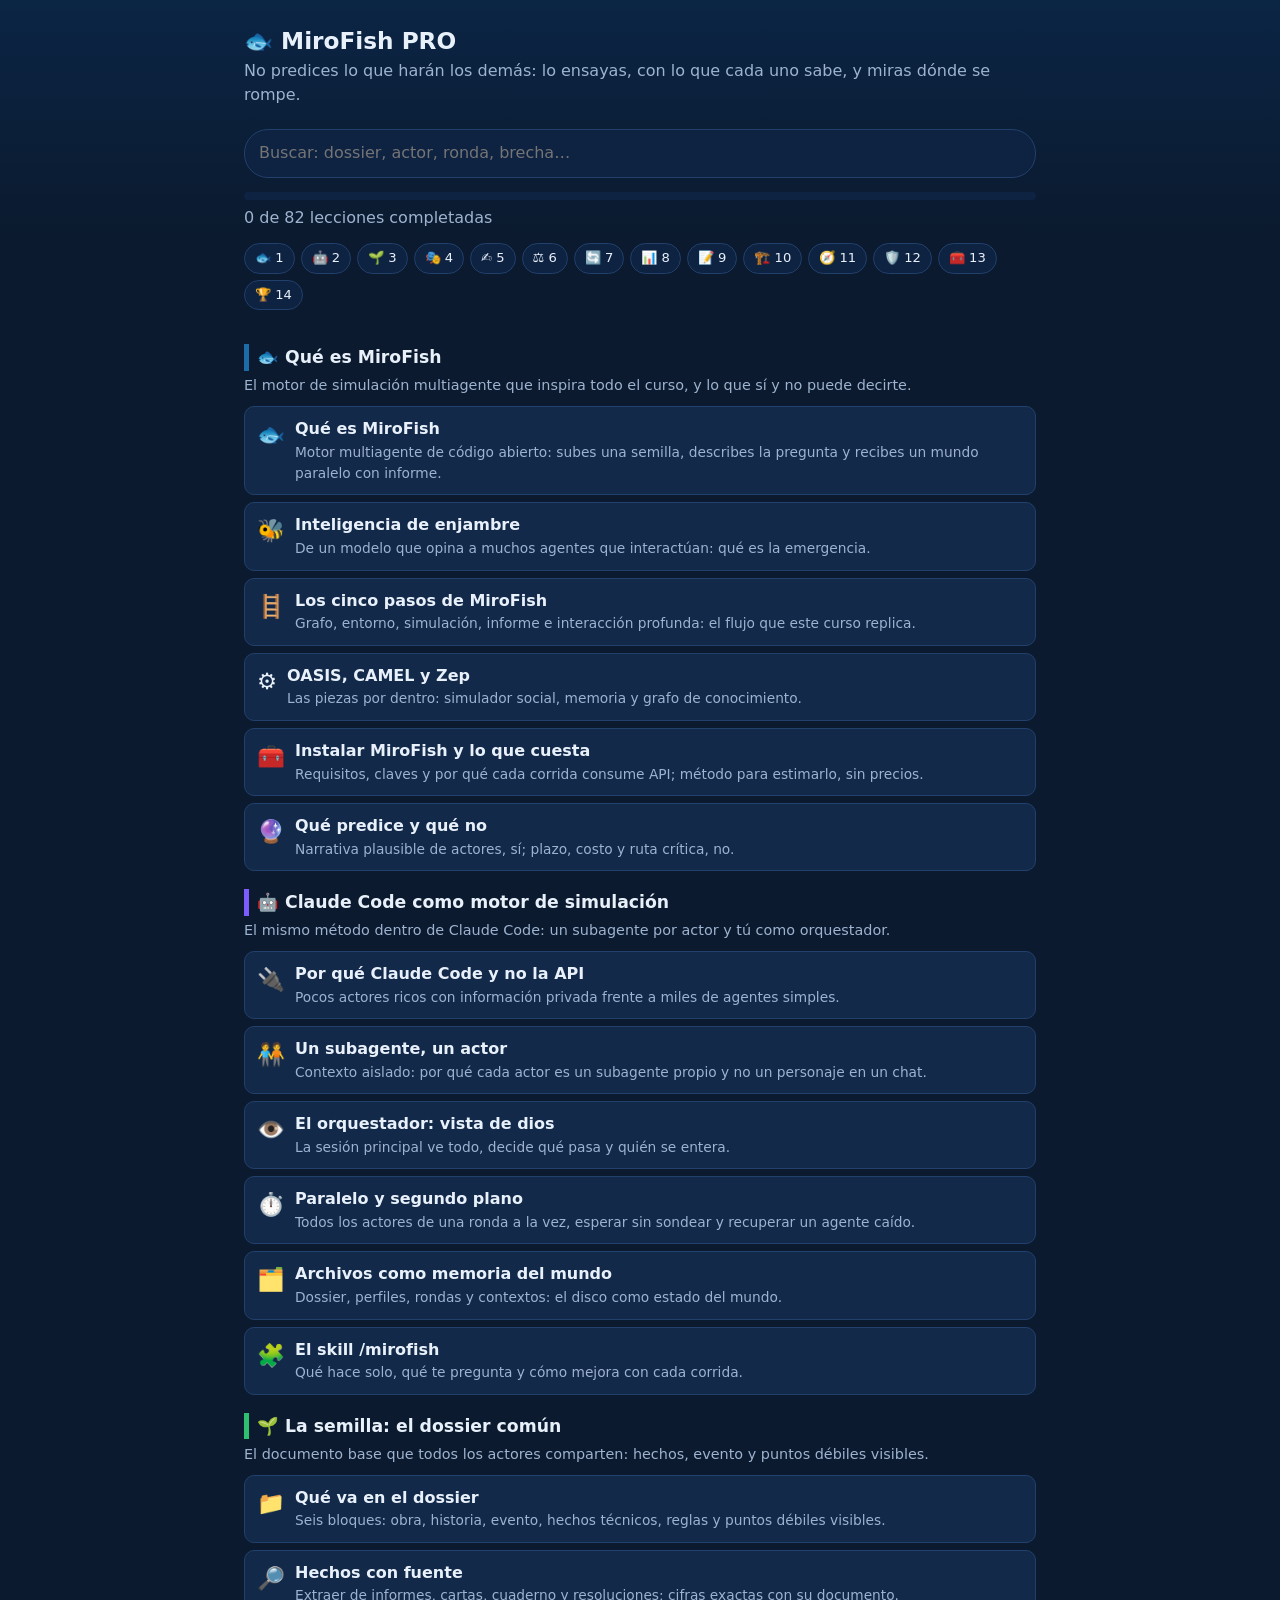
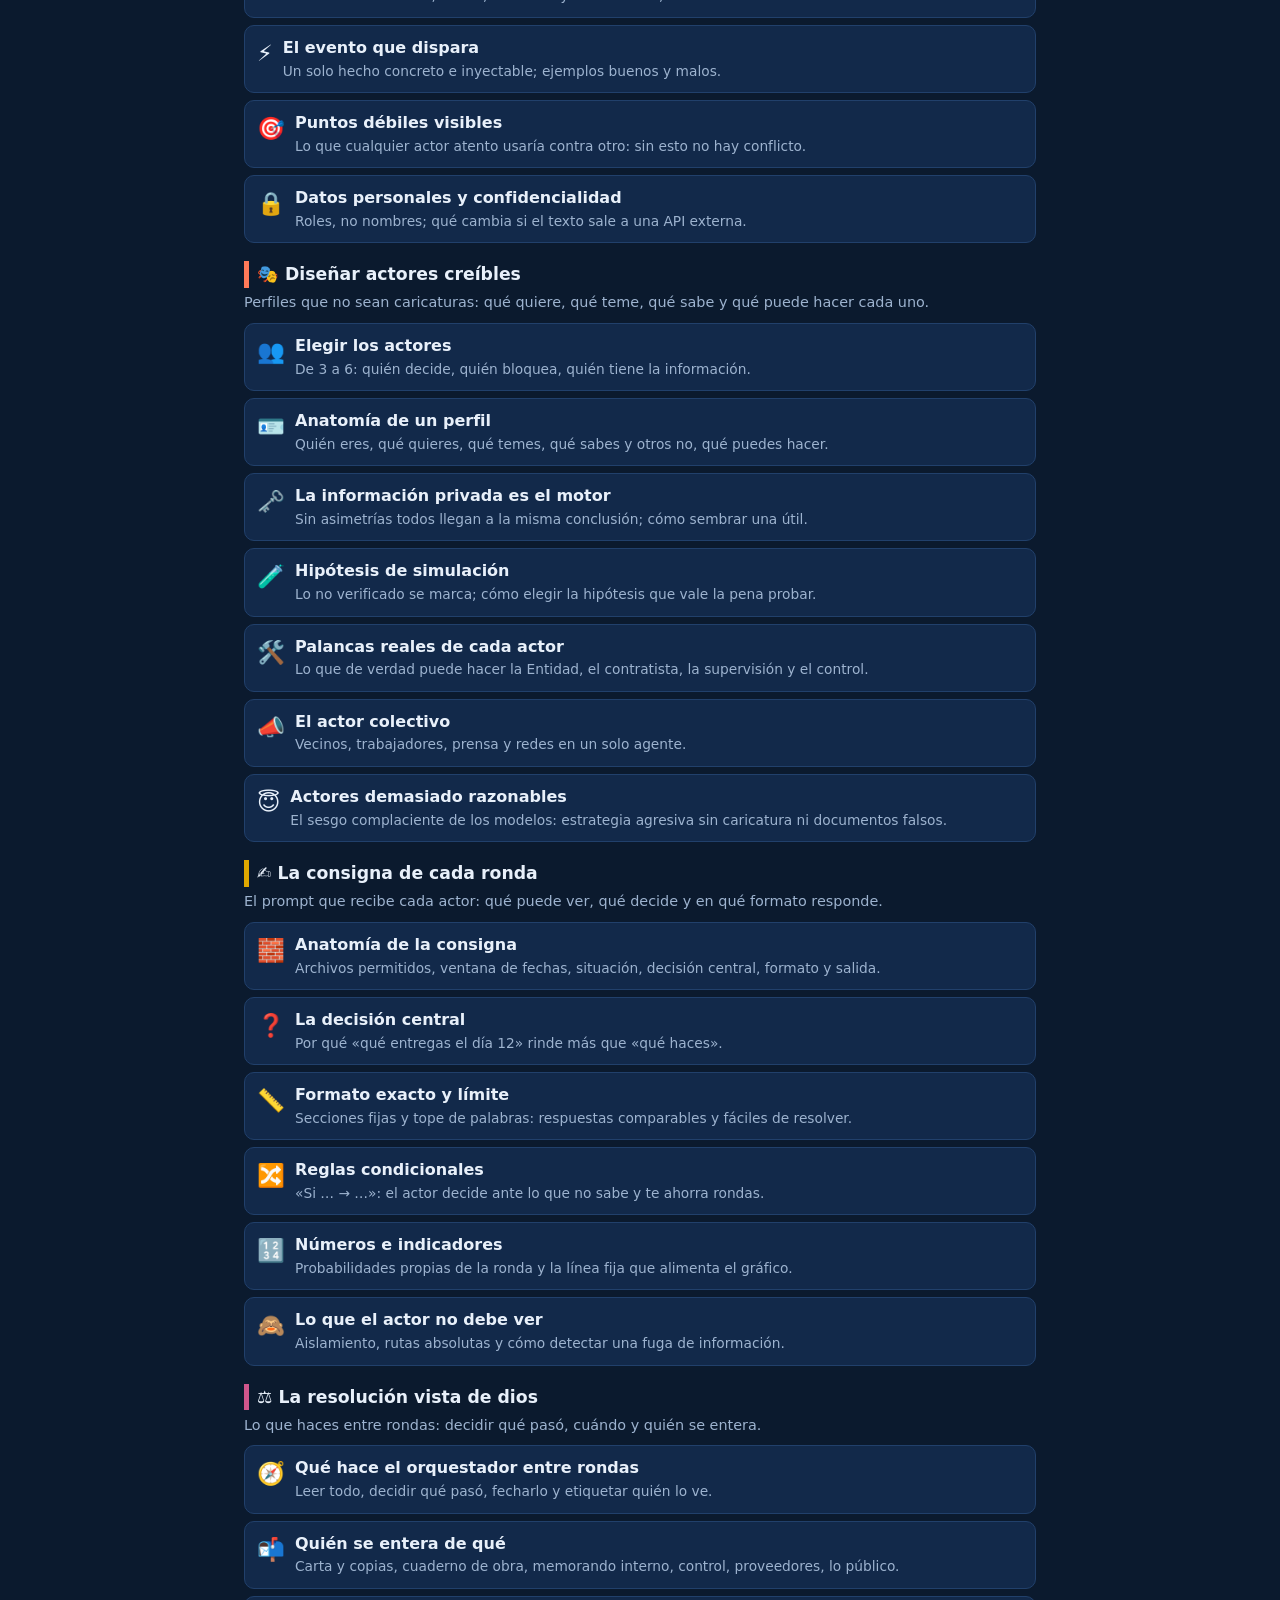
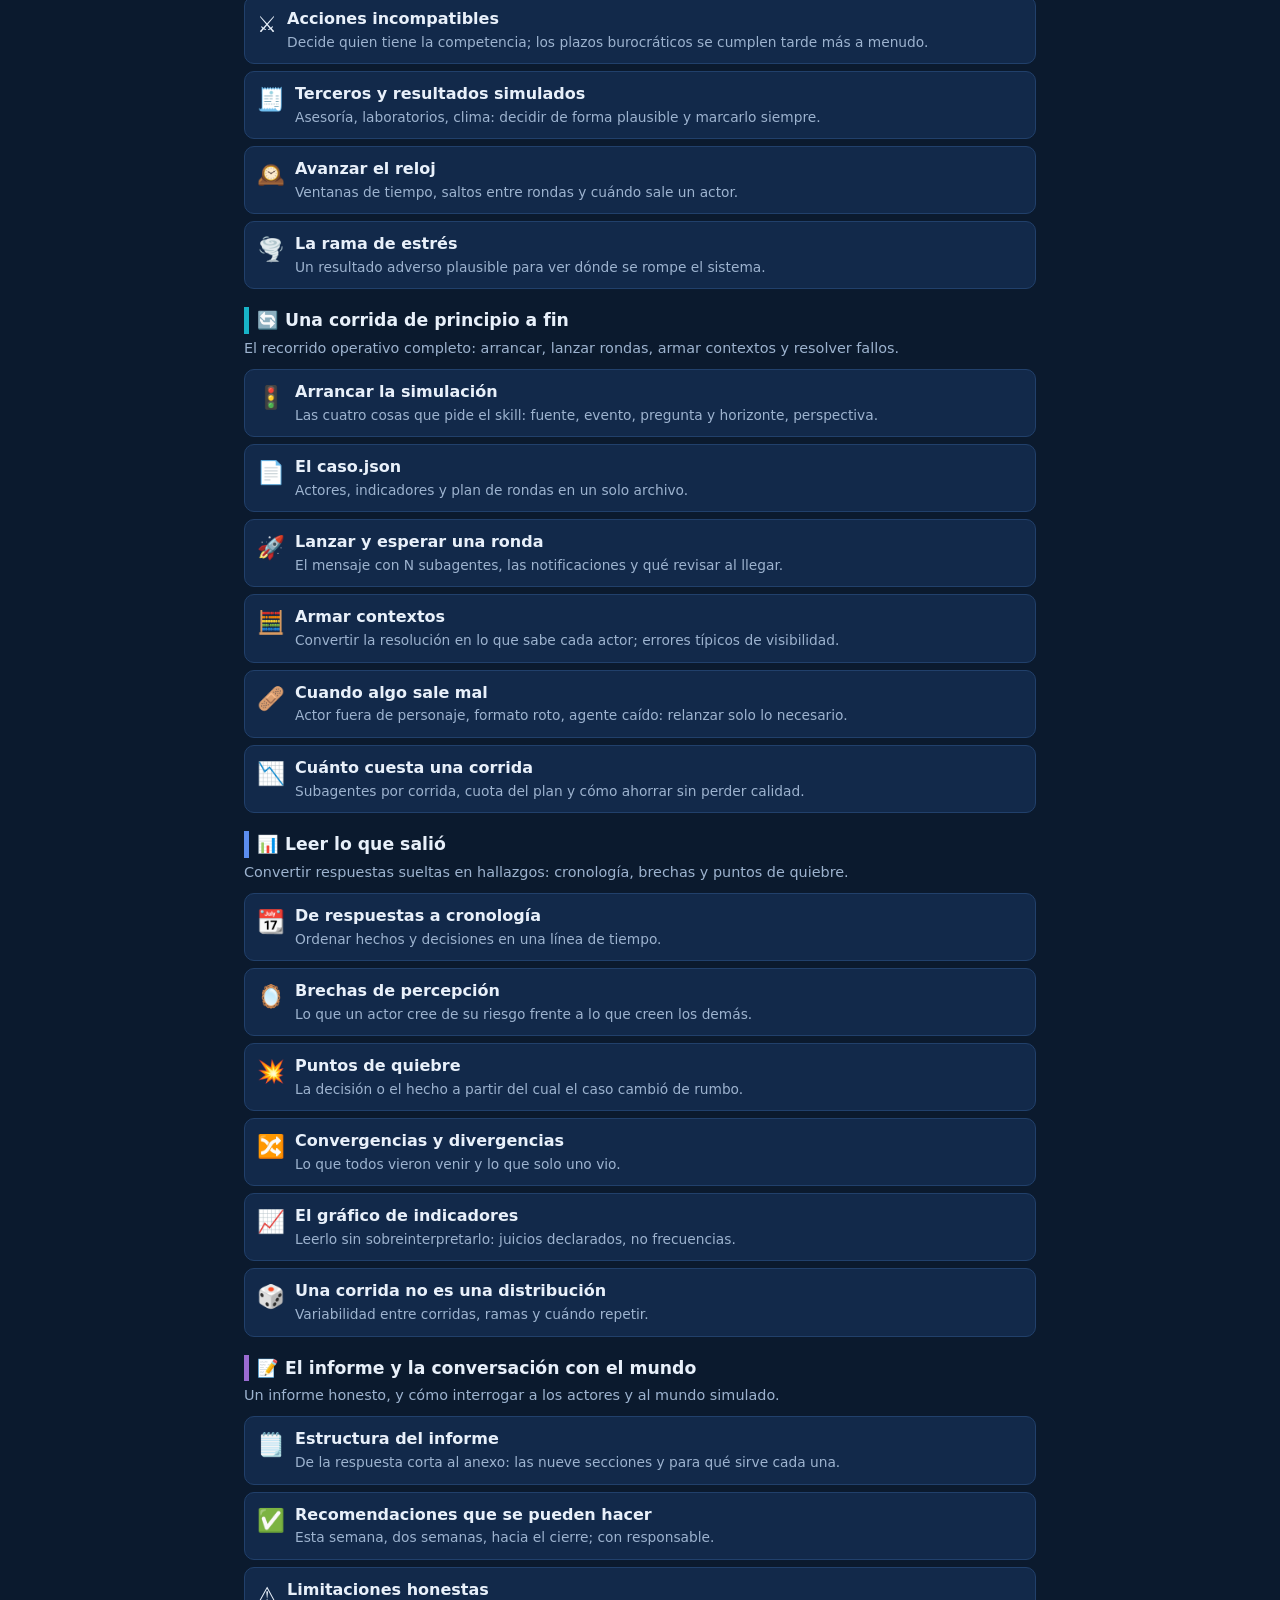
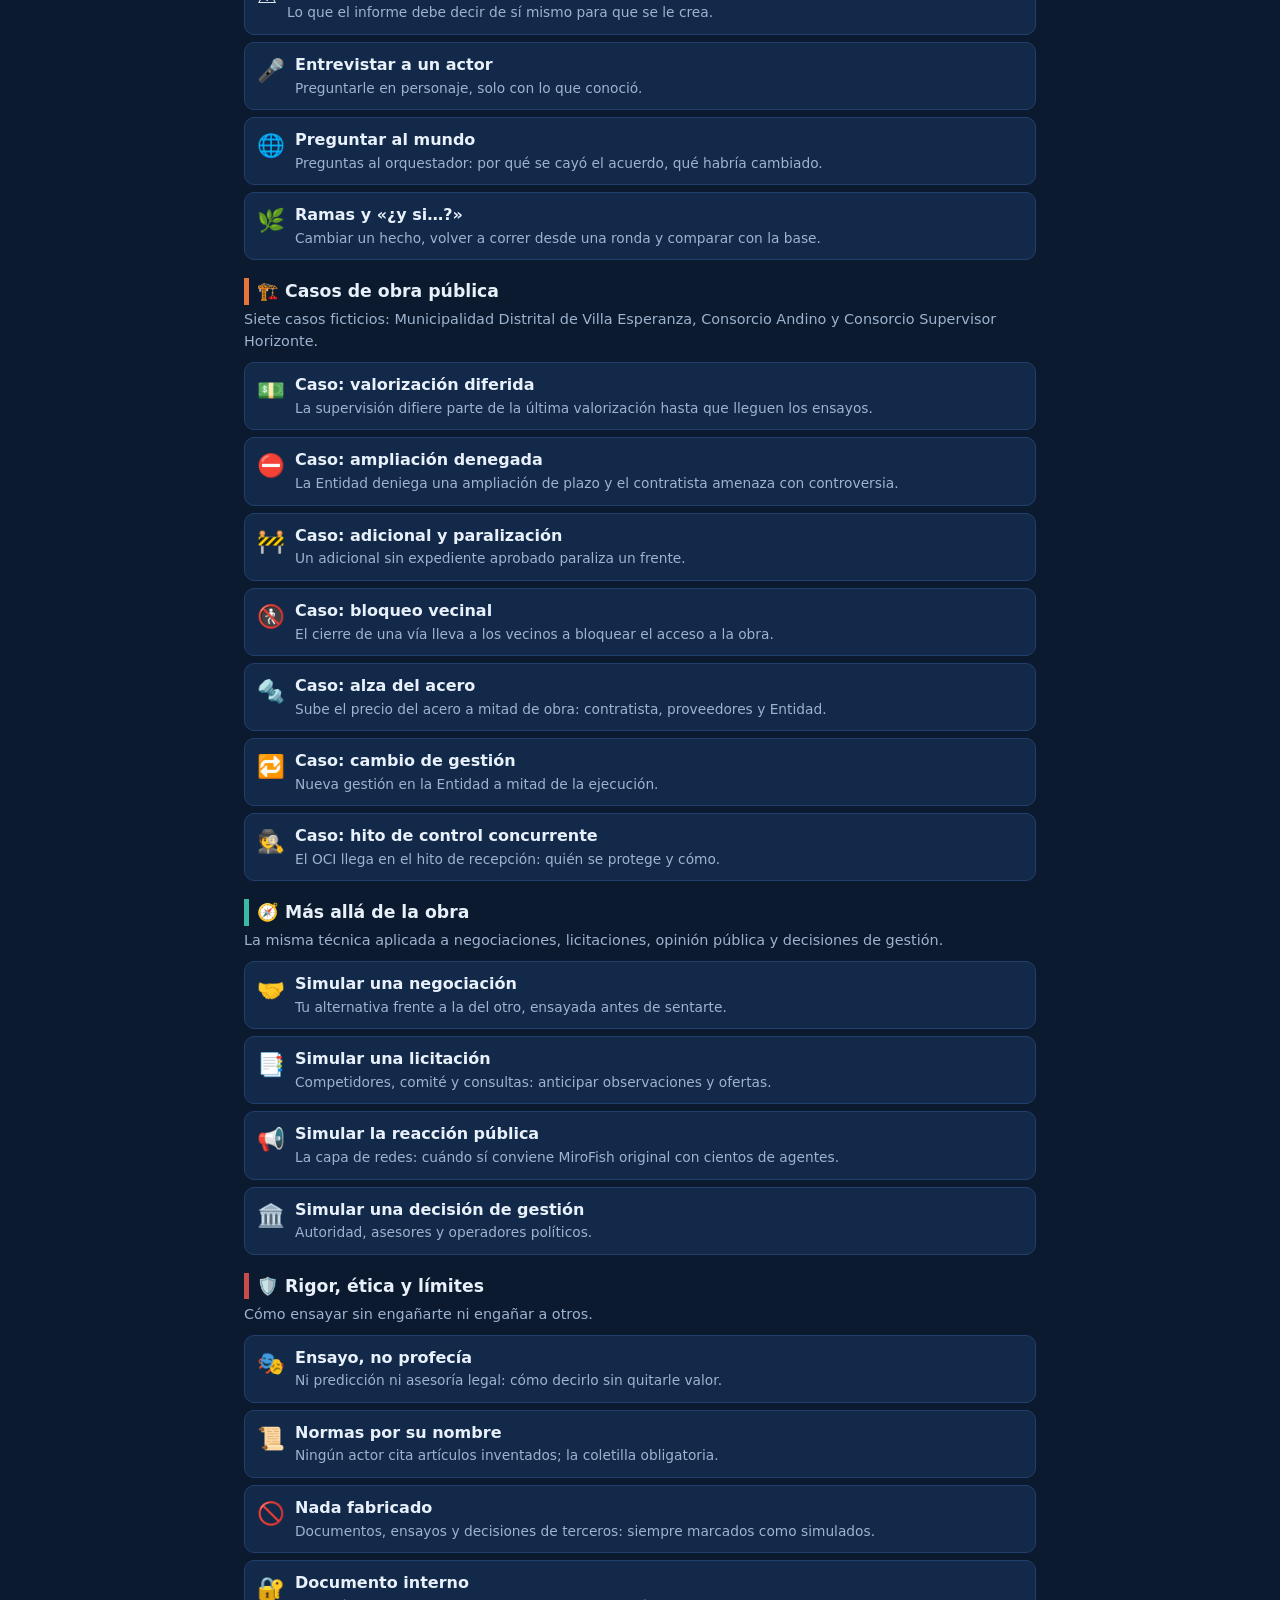
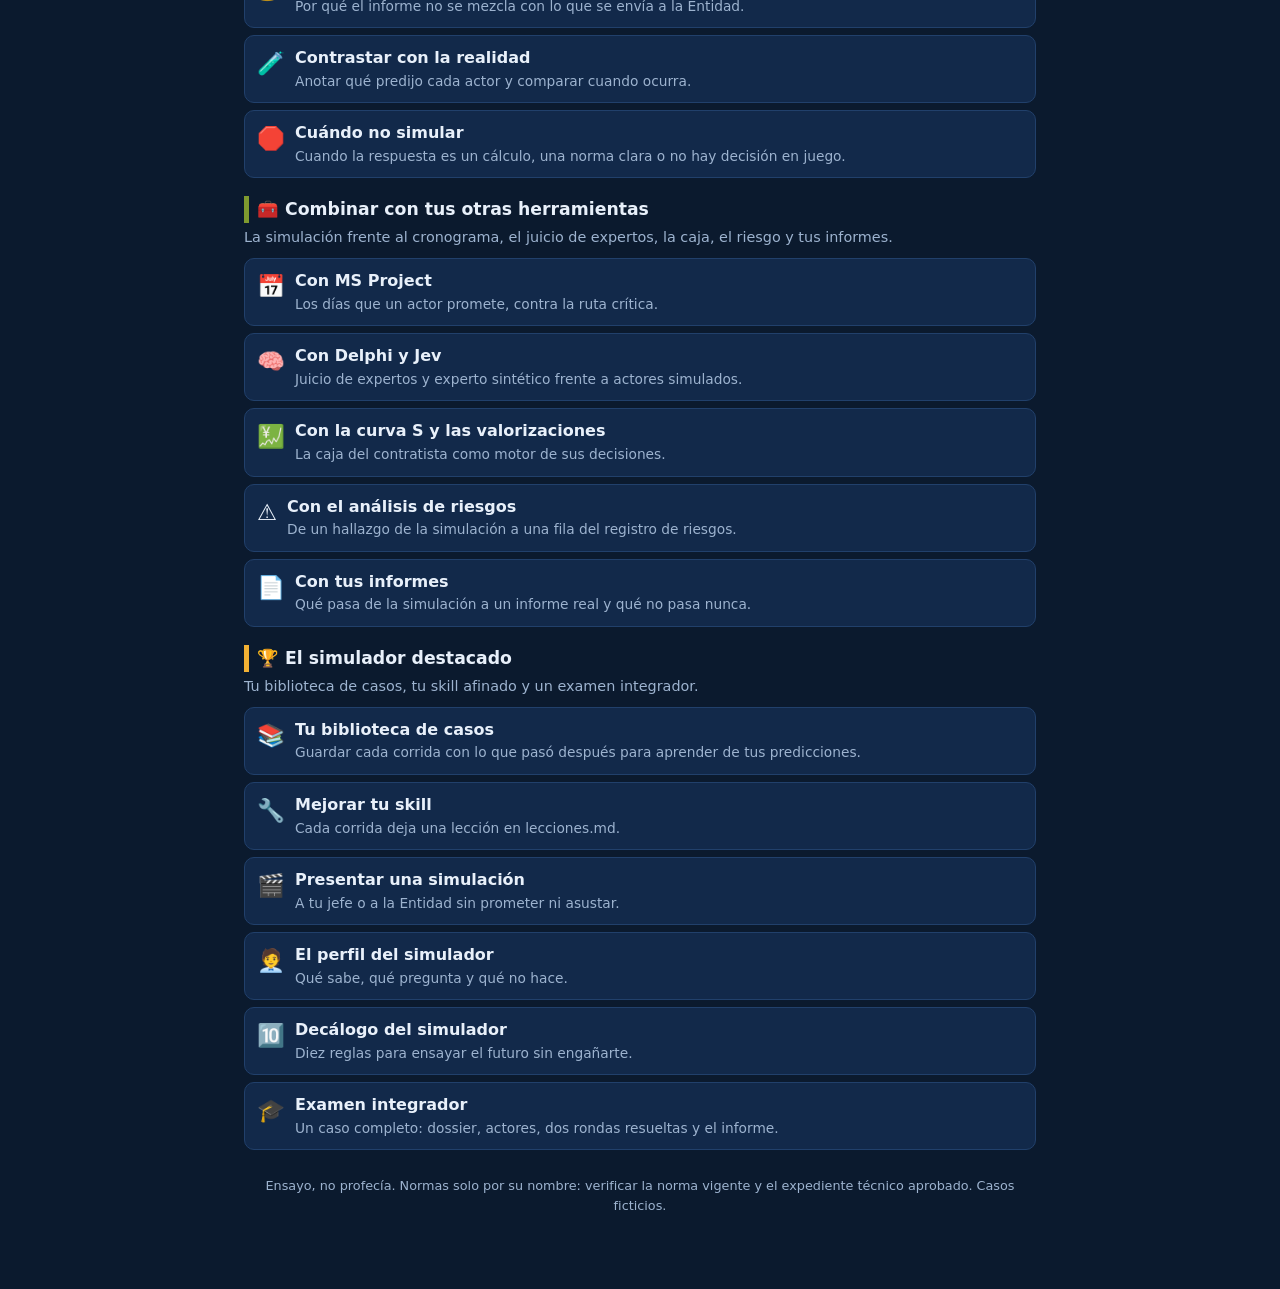
==== assets/web/index.html @ 0555f66b "MiroFish PRO: app formativa (shell, catalogo de 14 areas y 82 lecciones) Co-Authored-By: Claude Sonn" ====
<!doctype html>
<html lang="es"><head><meta charset="utf-8">
<meta name="viewport" content="width=device-width,initial-scale=1">
<title>MiroFish PRO · Simulación de actores con Claude Code</title>
<link rel="stylesheet" href="assets/styles.css"></head>
<body>
<header class="top">
  <h1>🐟 MiroFish PRO</h1>
  <p class="lead">No predices lo que harán los demás: lo ensayas, con lo que cada uno sabe, y miras dónde se rompe.</p>
  <input id="q" type="search" placeholder="Buscar: dossier, actor, ronda, brecha…">
  <div class="bar"><i id="pb"></i></div><div id="pt" class="lead"></div>
  <div class="toc" id="toc"></div>
</header>
<main id="list"></main>
<p class="foot">Ensayo, no profecía. Normas solo por su nombre: verificar la norma vigente y el expediente técnico aprobado. Casos ficticios.</p>
<script src="assets/catalog.js"></script>
<script src="assets/engine.js"></script>
<script>
(function () {
  var done = Store.done(), total = 0, ok = 0;
  CATALOG.forEach(function (a) { total += a.lessons.length; a.lessons.forEach(function (l) { if (done[l.id]) ok++; }); });
  document.getElementById('pb').style.width = (100 * ok / total) + '%';
  document.getElementById('pt').textContent = ok + ' de ' + total + ' lecciones completadas';
  var toc = document.getElementById('toc'), list = document.getElementById('list');
  function render(f) {
    f = (f || '').toLowerCase(); var h = '';
    CATALOG.forEach(function (a, ai) {
      var ls = a.lessons.filter(function (l) { return !f || (l.t + ' ' + l.d + ' ' + a.area).toLowerCase().indexOf(f) >= 0; });
      if (!ls.length) return;
      h += '<section class="area acc-' + a.acc + '" id="ar' + ai + '"><h2>' + a.icon + ' ' + a.area + '</h2><p class="d">' + a.desc + '</p>';
      ls.forEach(function (l) {
        h += '<a class="les' + (done[l.id] ? ' done' : '') + '" href="lesson.html?l=' + l.id + '"><span class="ic">' + l.icon + '</span><span><div class="t">' + l.t + '</div><div class="dd">' + l.d + '</div></span></a>';
      });
      h += '</section>';
    });
    list.innerHTML = h || '<p class="lead">Sin resultados.</p>';
  }
  toc.innerHTML = CATALOG.map(function (a, i) { return '<a href="#ar' + i + '">' + a.icon + ' ' + (i + 1) + '</a>'; }).join('');
  render('');
  document.getElementById('q').oninput = function () { render(this.value); };
})();
</script></body></html>
---- assets/web/assets/styles.css ----
:root{--bg:#0b1a2e;--card:#12294a;--ink:#e8f0fa;--mut:#9db3cf;--line:#21406b;--coral:#ff7a59;--sea:#1b6ca8;
--a1:#1b6ca8;--a2:#7c5cff;--a3:#2fbf71;--a4:#ff7a59;--a5:#e0a800;--a6:#d0568c;--a7:#17b3c7;--a8:#5b8def;--a9:#9b6bd1;--a10:#e8743b;--a11:#3bb8a6;--a12:#c94c4c;--a13:#7f9a2f;--a14:#f2b134;--acc:var(--a1)}
*{box-sizing:border-box}html{-webkit-text-size-adjust:100%}
body{margin:0;background:linear-gradient(180deg,#0b2545,#0b1a2e 240px);color:var(--ink);font:16px/1.55 system-ui,-apple-system,Roboto,sans-serif;padding:14px 14px 60px;max-width:820px;margin:0 auto}
a{color:var(--coral);text-decoration:none}
h1{font-size:1.45rem;line-height:1.25;margin:.4rem 0 .2rem}h2{font-size:1.08rem;margin:.2rem 0}
.lead,.sub{color:var(--mut);margin:.2rem 0 .8rem}
.crumb{font-size:.85rem;color:var(--mut)}
.norma{background:rgba(255,122,89,.12);border-left:4px solid var(--coral);padding:8px 12px;border-radius:8px;margin:10px 0;font-size:.92rem}
.card{background:var(--card);border:1px solid var(--line);border-left:5px solid var(--acc);border-radius:12px;padding:12px 14px;margin:12px 0}
.card-h{display:flex;justify-content:space-between;align-items:center;gap:8px}
.spk{background:none;border:1px solid var(--line);color:var(--ink);border-radius:20px;padding:4px 10px;font-size:1rem}
table{width:100%;border-collapse:collapse;font-size:.9rem;margin:8px 0;display:block;overflow-x:auto}
th,td{border:1px solid var(--line);padding:6px 8px;text-align:left;vertical-align:top}th{background:rgba(255,255,255,.07)}
.hl{background:rgba(255,122,89,.2);color:#ffd5c9;padding:0 4px;border-radius:4px}
ul,ol{padding-left:1.2rem}li{margin:.25rem 0}
.blk{margin-top:22px}
.flash{display:grid;gap:8px}
.fc{background:var(--card);border:1px dashed var(--line);border-radius:10px;padding:10px 12px}
.fc .fa{display:none;margin-top:8px;color:#bfe3c9}.fc.open .fa{display:block}.fq{font-weight:600}
.q{background:var(--card);border:1px solid var(--line);border-radius:12px;padding:10px 12px;margin:10px 0}
.qq{margin:.2rem 0 .6rem}
.opt{display:block;width:100%;text-align:left;background:#0e2242;color:var(--ink);border:1px solid var(--line);border-radius:8px;padding:9px 10px;margin:6px 0;font:inherit}
.opt.ok{background:#14532d;border-color:#22c55e}.opt.bad{background:#5b1a1a;border-color:#ef4444}
.why{margin-top:6px;color:var(--mut);font-size:.92rem}
.res{border-left-color:var(--coral)}
/* Home */
header.top{padding:6px 0}
#q{width:100%;padding:11px 14px;border-radius:24px;border:1px solid var(--line);background:#0e2242;color:var(--ink);font:inherit;margin:8px 0}
.bar{height:8px;background:#0e2242;border-radius:6px;overflow:hidden;margin:6px 0}.bar>i{display:block;height:100%;background:var(--coral);width:0}
.toc{display:flex;flex-wrap:wrap;gap:6px;margin:10px 0}.toc a{background:#0e2242;border:1px solid var(--line);border-radius:16px;padding:4px 10px;font-size:.82rem;color:var(--ink)}
.area{margin:18px 0}.area>h2{border-left:5px solid var(--acc);padding-left:8px}.area p.d{color:var(--mut);font-size:.9rem;margin:.2rem 0 .6rem}
.les{display:flex;gap:10px;align-items:flex-start;background:var(--card);border:1px solid var(--line);border-radius:10px;padding:10px 12px;margin:7px 0;color:var(--ink)}
.les .ic{font-size:1.4rem}.les .t{font-weight:600}.les .dd{color:var(--mut);font-size:.86rem}.les.done{border-color:#22c55e}.les.done .t::after{content:' ✓';color:#22c55e}
.foot{color:var(--mut);font-size:.8rem;margin-top:26px;text-align:center}
.acc-a1{--acc:var(--a1)}.acc-a2{--acc:var(--a2)}.acc-a3{--acc:var(--a3)}.acc-a4{--acc:var(--a4)}.acc-a5{--acc:var(--a5)}.acc-a6{--acc:var(--a6)}.acc-a7{--acc:var(--a7)}
.acc-a8{--acc:var(--a8)}.acc-a9{--acc:var(--a9)}.acc-a10{--acc:var(--a10)}.acc-a11{--acc:var(--a11)}.acc-a12{--acc:var(--a12)}.acc-a13{--acc:var(--a13)}.acc-a14{--acc:var(--a14)}
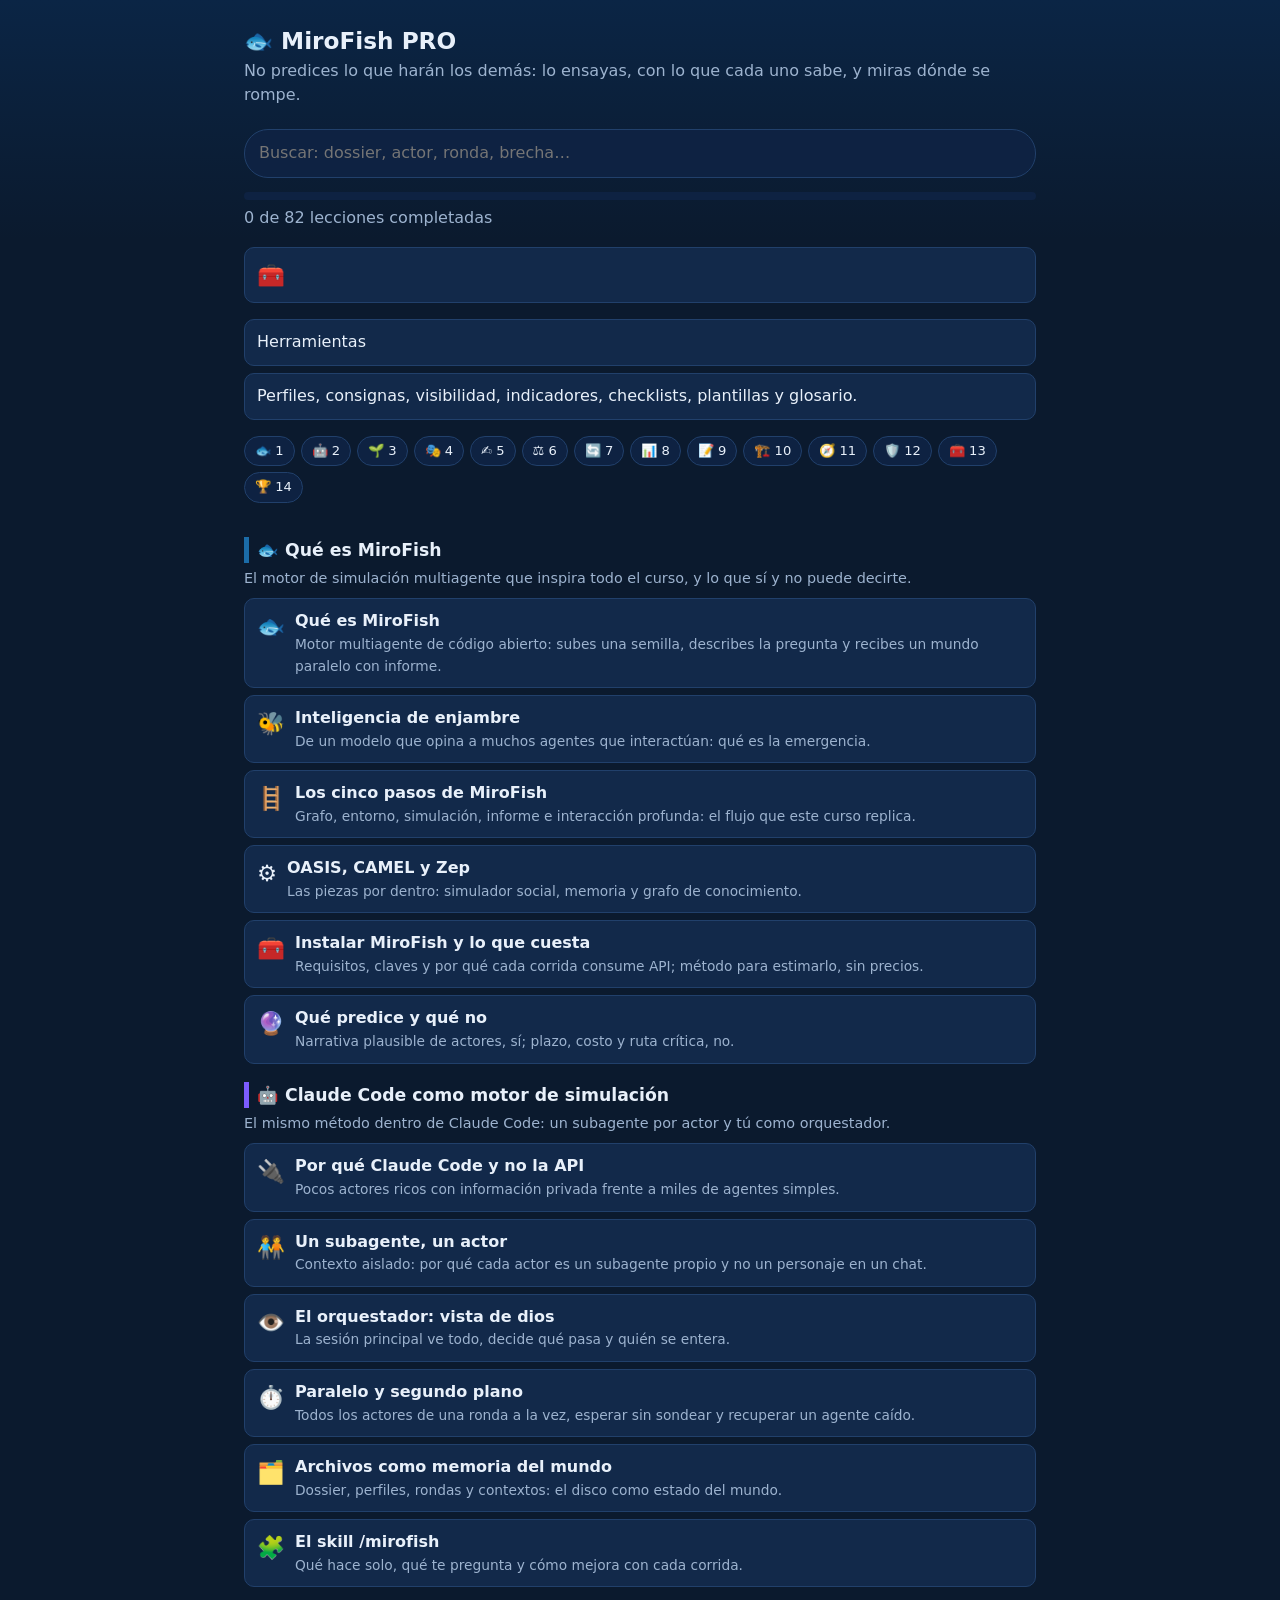
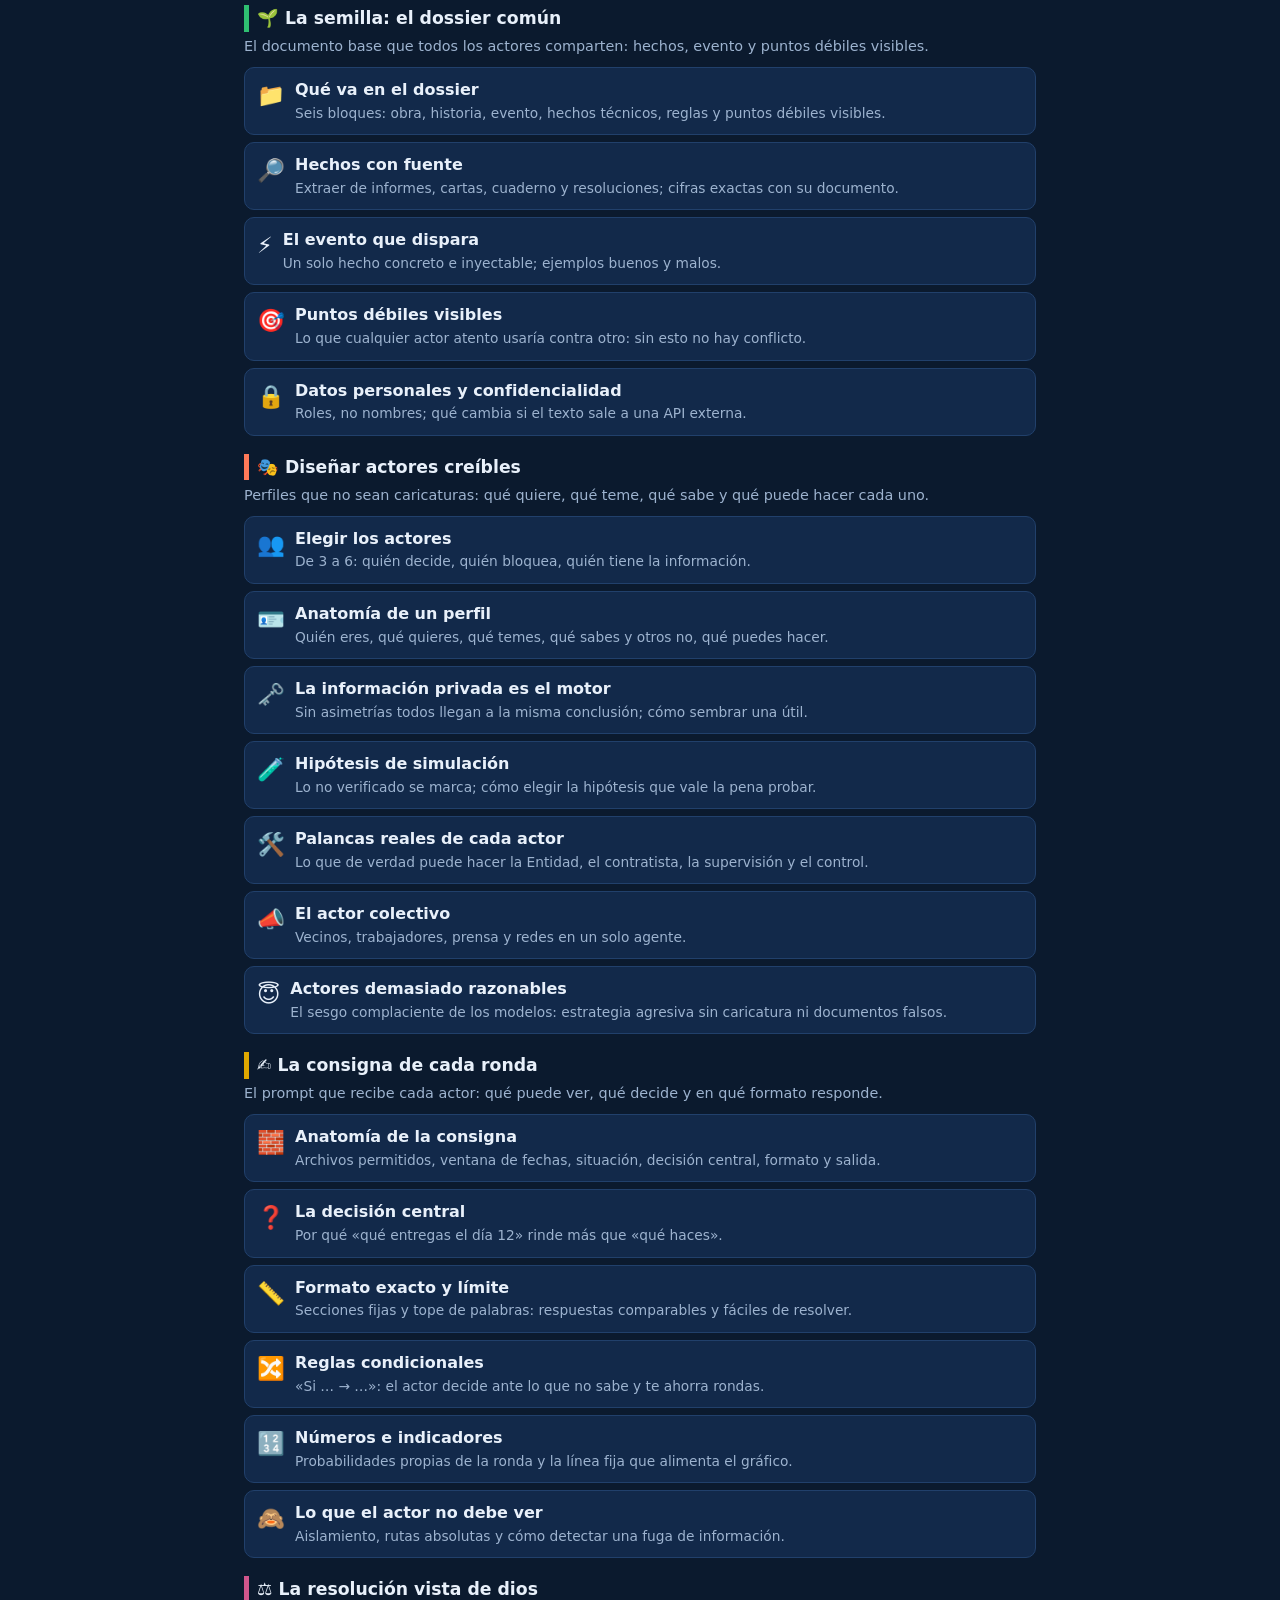
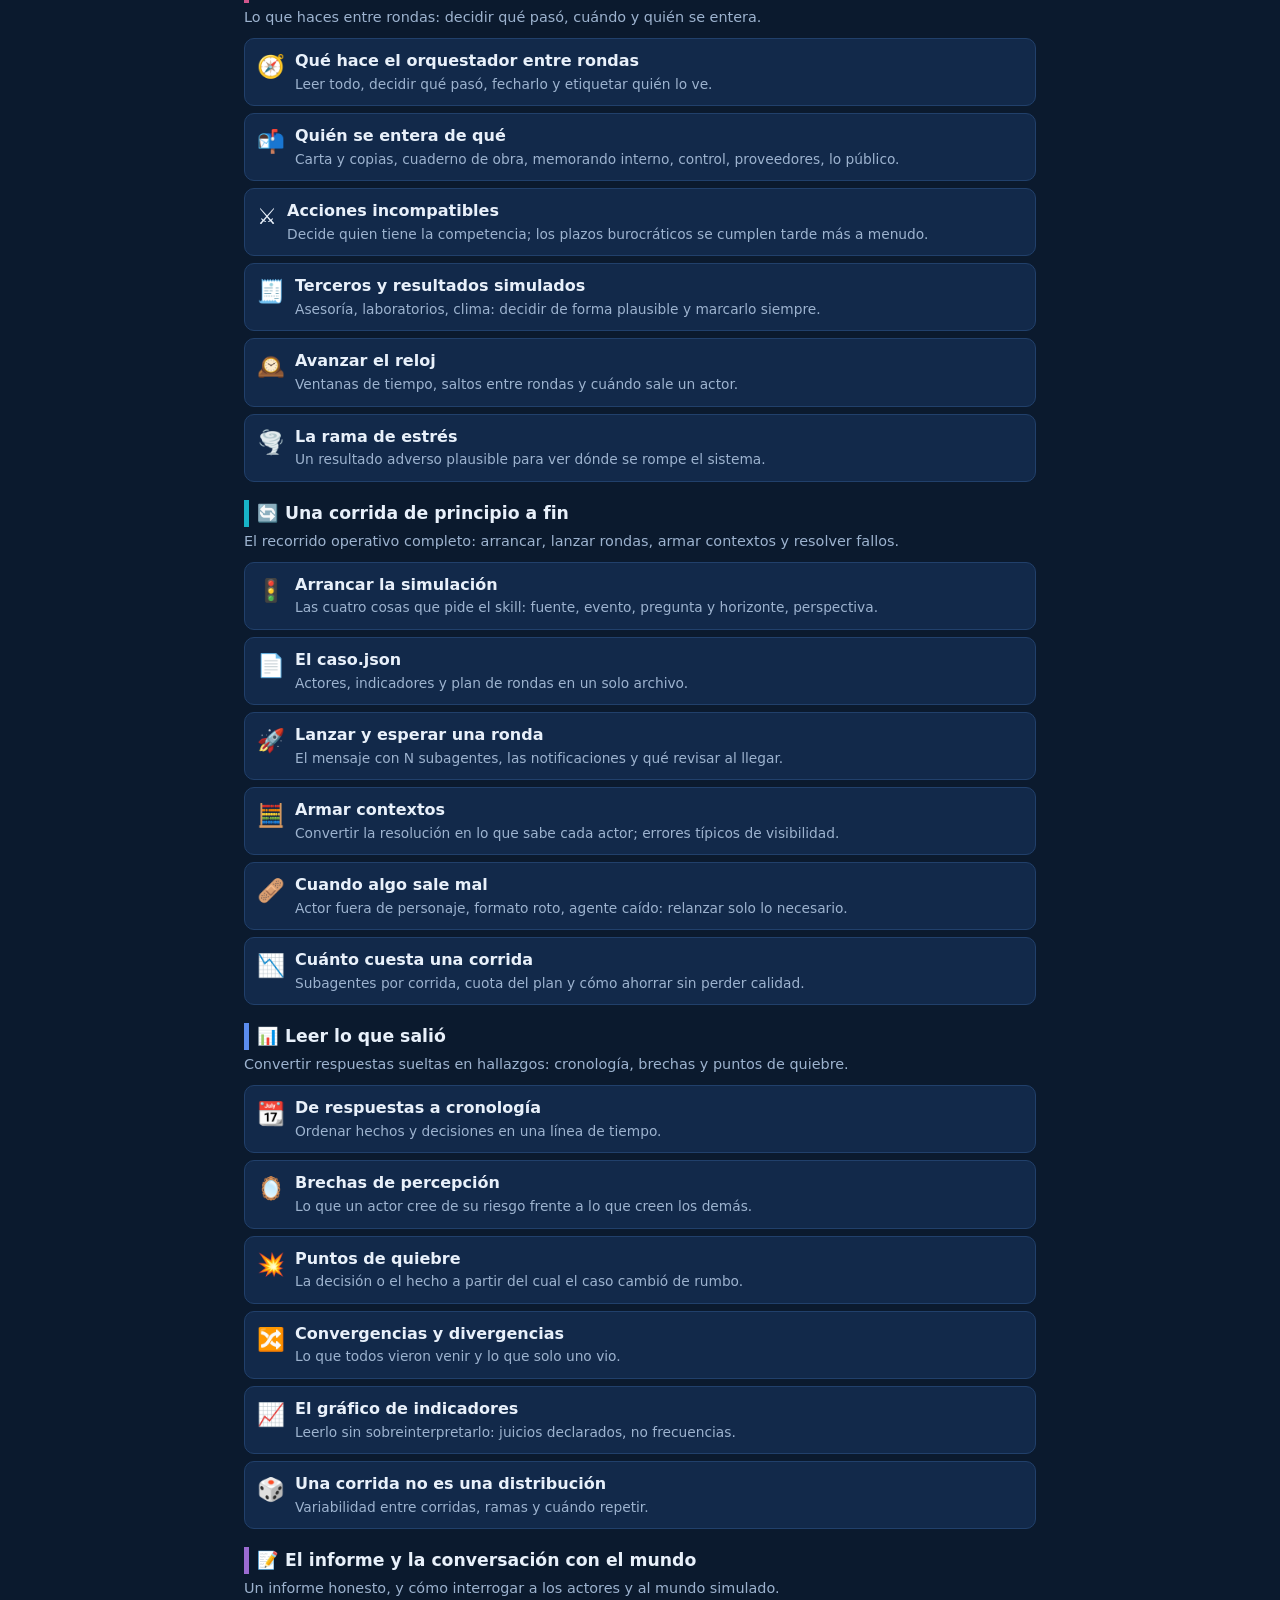
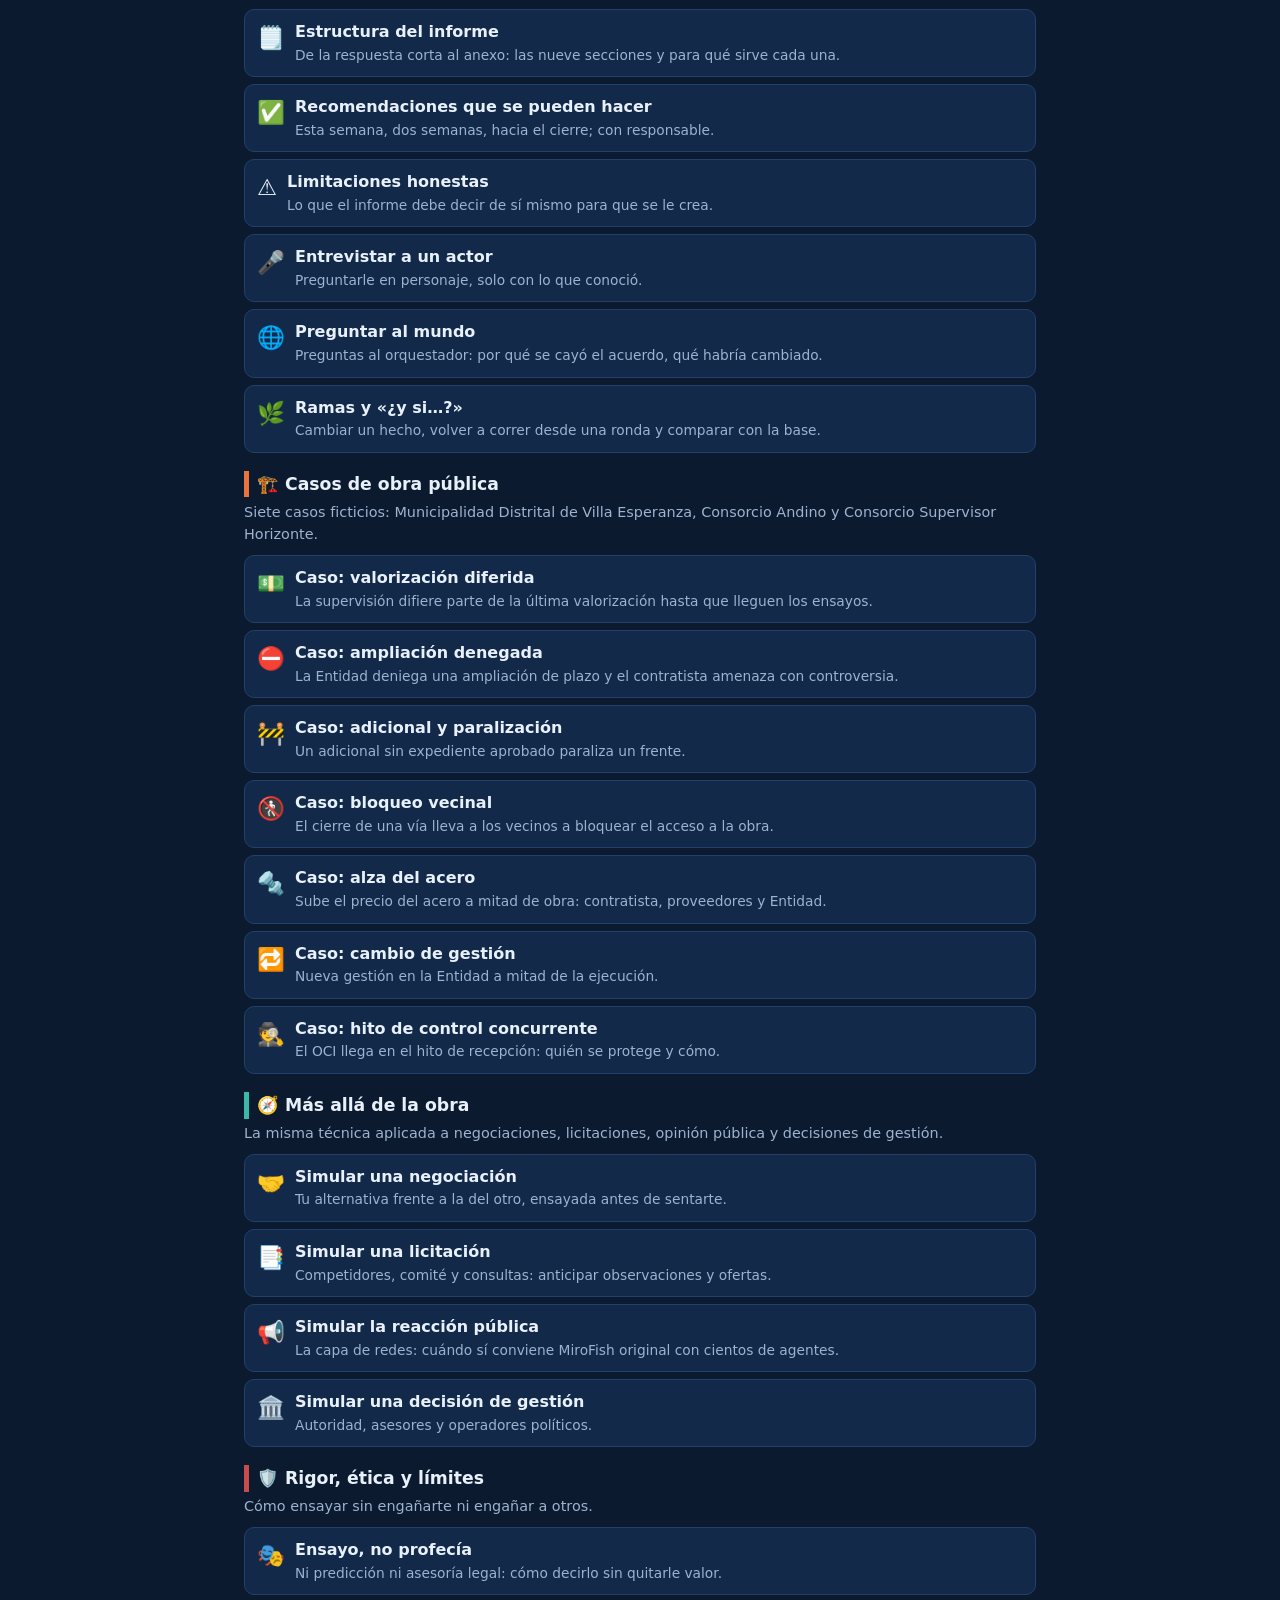
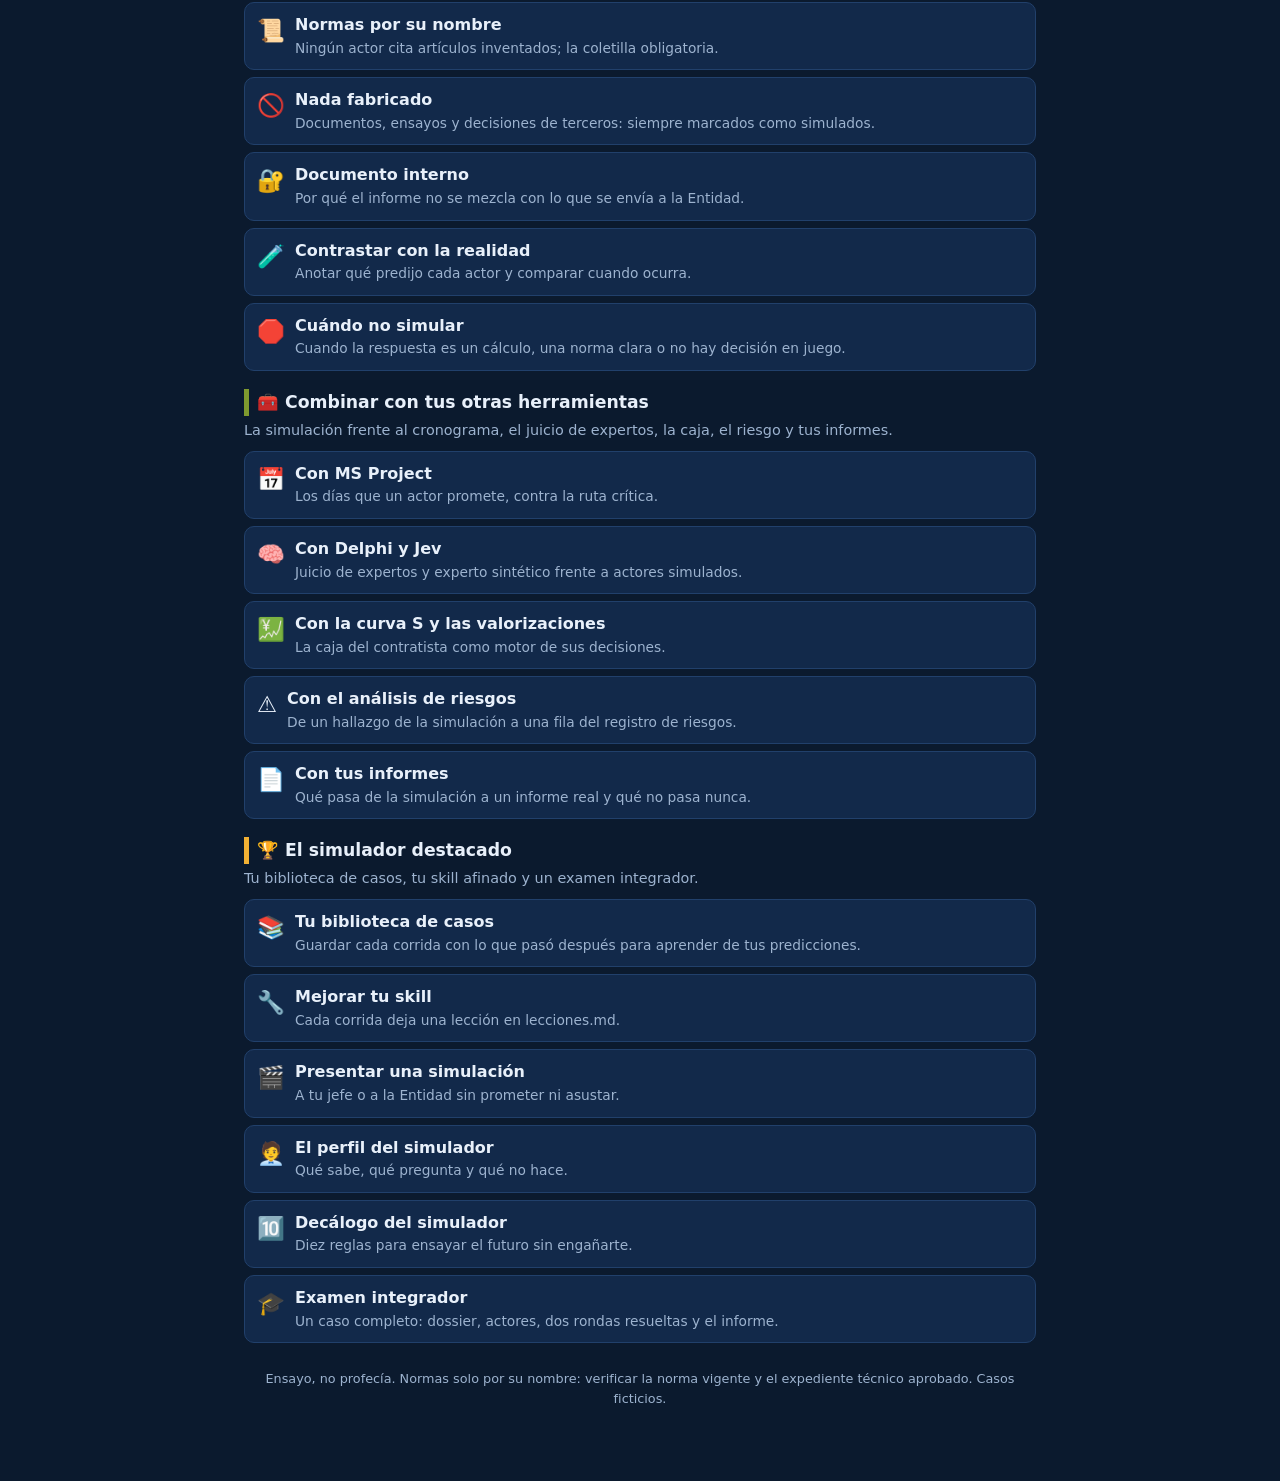
==== commit 1aa2a0ed: "MiroFish PRO: android/, icono y las 7 herramientas propias Agrega la carpeta android (applicationId " ====
--- a/assets/web/index.html
+++ b/assets/web/index.html
@@ -9,6 +9,7 @@
   <p class="lead">No predices lo que harán los demás: lo ensayas, con lo que cada uno sabe, y miras dónde se rompe.</p>
   <input id="q" type="search" placeholder="Buscar: dossier, actor, ronda, brecha…">
   <div class="bar"><i id="pb"></i></div><div id="pt" class="lead"></div>
+  <p><a class="les" href="herramientas.html"><span class="ic">🧰</span><span><div class="t">Herramientas</div><div class="dd">Perfiles, consignas, visibilidad, indicadores, checklists, plantillas y glosario.</div></span></a></p>
   <div class="toc" id="toc"></div>
 </header>
 <main id="list"></main>
--- a/assets/web/assets/styles.css
+++ b/assets/web/assets/styles.css
@@ -35,3 +35,22 @@
 .foot{color:var(--mut);font-size:.8rem;margin-top:26px;text-align:center}
 .acc-a1{--acc:var(--a1)}.acc-a2{--acc:var(--a2)}.acc-a3{--acc:var(--a3)}.acc-a4{--acc:var(--a4)}.acc-a5{--acc:var(--a5)}.acc-a6{--acc:var(--a6)}.acc-a7{--acc:var(--a7)}
 .acc-a8{--acc:var(--a8)}.acc-a9{--acc:var(--a9)}.acc-a10{--acc:var(--a10)}.acc-a11{--acc:var(--a11)}.acc-a12{--acc:var(--a12)}.acc-a13{--acc:var(--a13)}.acc-a14{--acc:var(--a14)}
+/* Herramientas */
+.tool label{display:block;font-size:.85rem;color:var(--mut);margin:10px 0 3px}
+.tool input[type=text],.tool input[type=number],.tool textarea,.tool select{width:100%;padding:9px 10px;border-radius:8px;border:1px solid var(--line);background:#0e2242;color:var(--ink);font:inherit}
+.tool textarea{min-height:84px;resize:vertical}
+.tool .row{display:grid;grid-template-columns:1fr 1fr;gap:8px}
+.btn{display:inline-block;background:var(--coral);color:#1a0d08;border:0;border-radius:20px;padding:9px 16px;font:inherit;font-weight:700;margin:8px 6px 0 0}
+.btn.sec{background:#0e2242;color:var(--ink);border:1px solid var(--line)}
+pre.out{white-space:pre-wrap;word-break:break-word;background:#081428;border:1px solid var(--line);border-radius:10px;padding:10px;font:.82rem/1.45 ui-monospace,Consolas,monospace;max-height:420px;overflow:auto}
+.warn{background:rgba(242,177,52,.14);border-left:4px solid #f2b134;padding:7px 10px;border-radius:8px;margin:6px 0;font-size:.9rem}
+.good{background:rgba(47,191,113,.14);border-left:4px solid #2fbf71;padding:7px 10px;border-radius:8px;margin:6px 0;font-size:.9rem}
+.tools-grid a.les .t{font-size:1.02rem}
+.hecho{background:#0e2242;border:1px solid var(--line);border-radius:10px;padding:8px;margin:8px 0}
+.chk{display:flex;gap:10px;align-items:flex-start;padding:8px 4px;border-bottom:1px solid var(--line)}
+.chk input{margin-top:5px;transform:scale(1.25)}.chk.on span{color:#9be3b6;text-decoration:line-through}
+.vis{display:flex;flex-wrap:wrap;gap:8px;margin-top:6px;font-size:.85rem}.vis label{margin:0;color:var(--ink);display:flex;gap:4px;align-items:center}
+.term{padding:8px 0;border-bottom:1px solid var(--line)}.term b{color:var(--coral)}
+.pl{background:var(--card);border:1px solid var(--line);border-radius:10px;padding:10px 12px;margin:10px 0}
+details.pl>summary{font-weight:700;cursor:pointer}
+.legend{display:flex;flex-wrap:wrap;gap:10px;font-size:.82rem;margin:4px 0 8px}.legend i{display:inline-block;width:12px;height:12px;border-radius:3px;margin-right:4px;vertical-align:-1px}
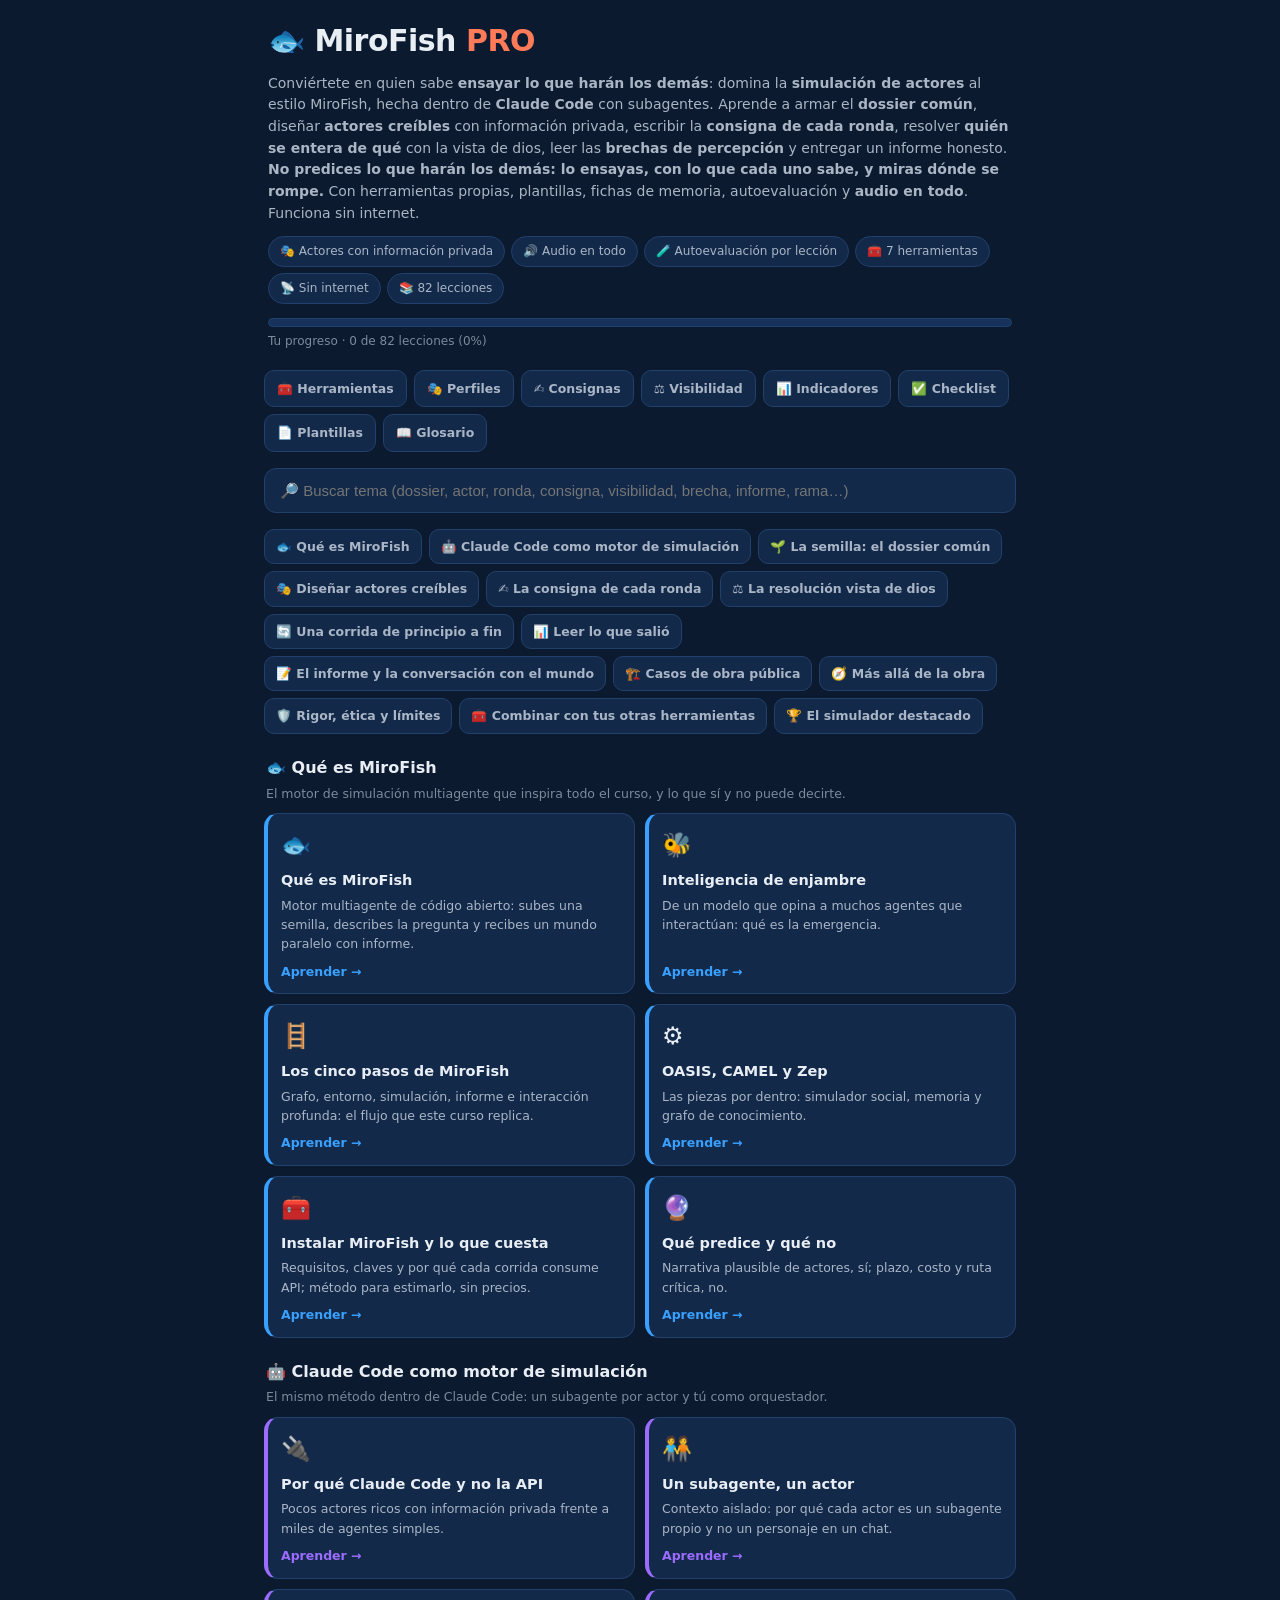
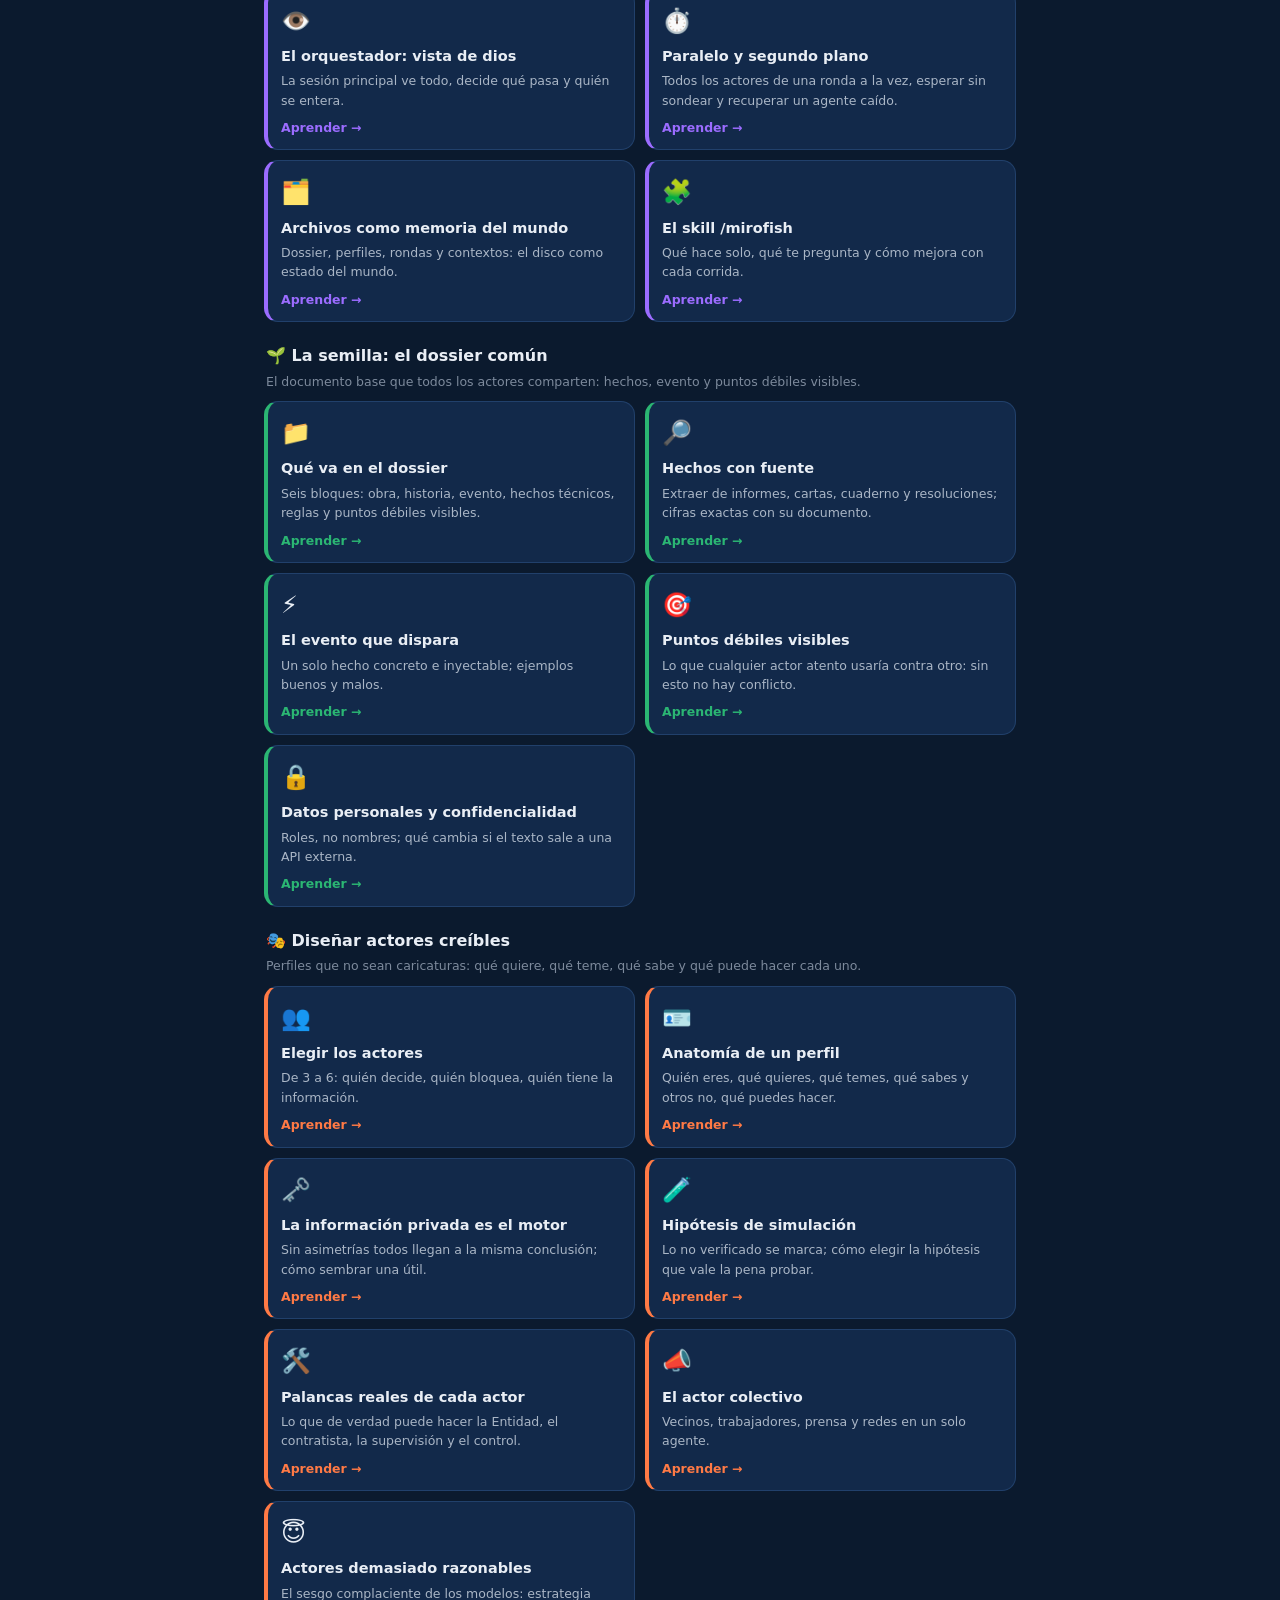
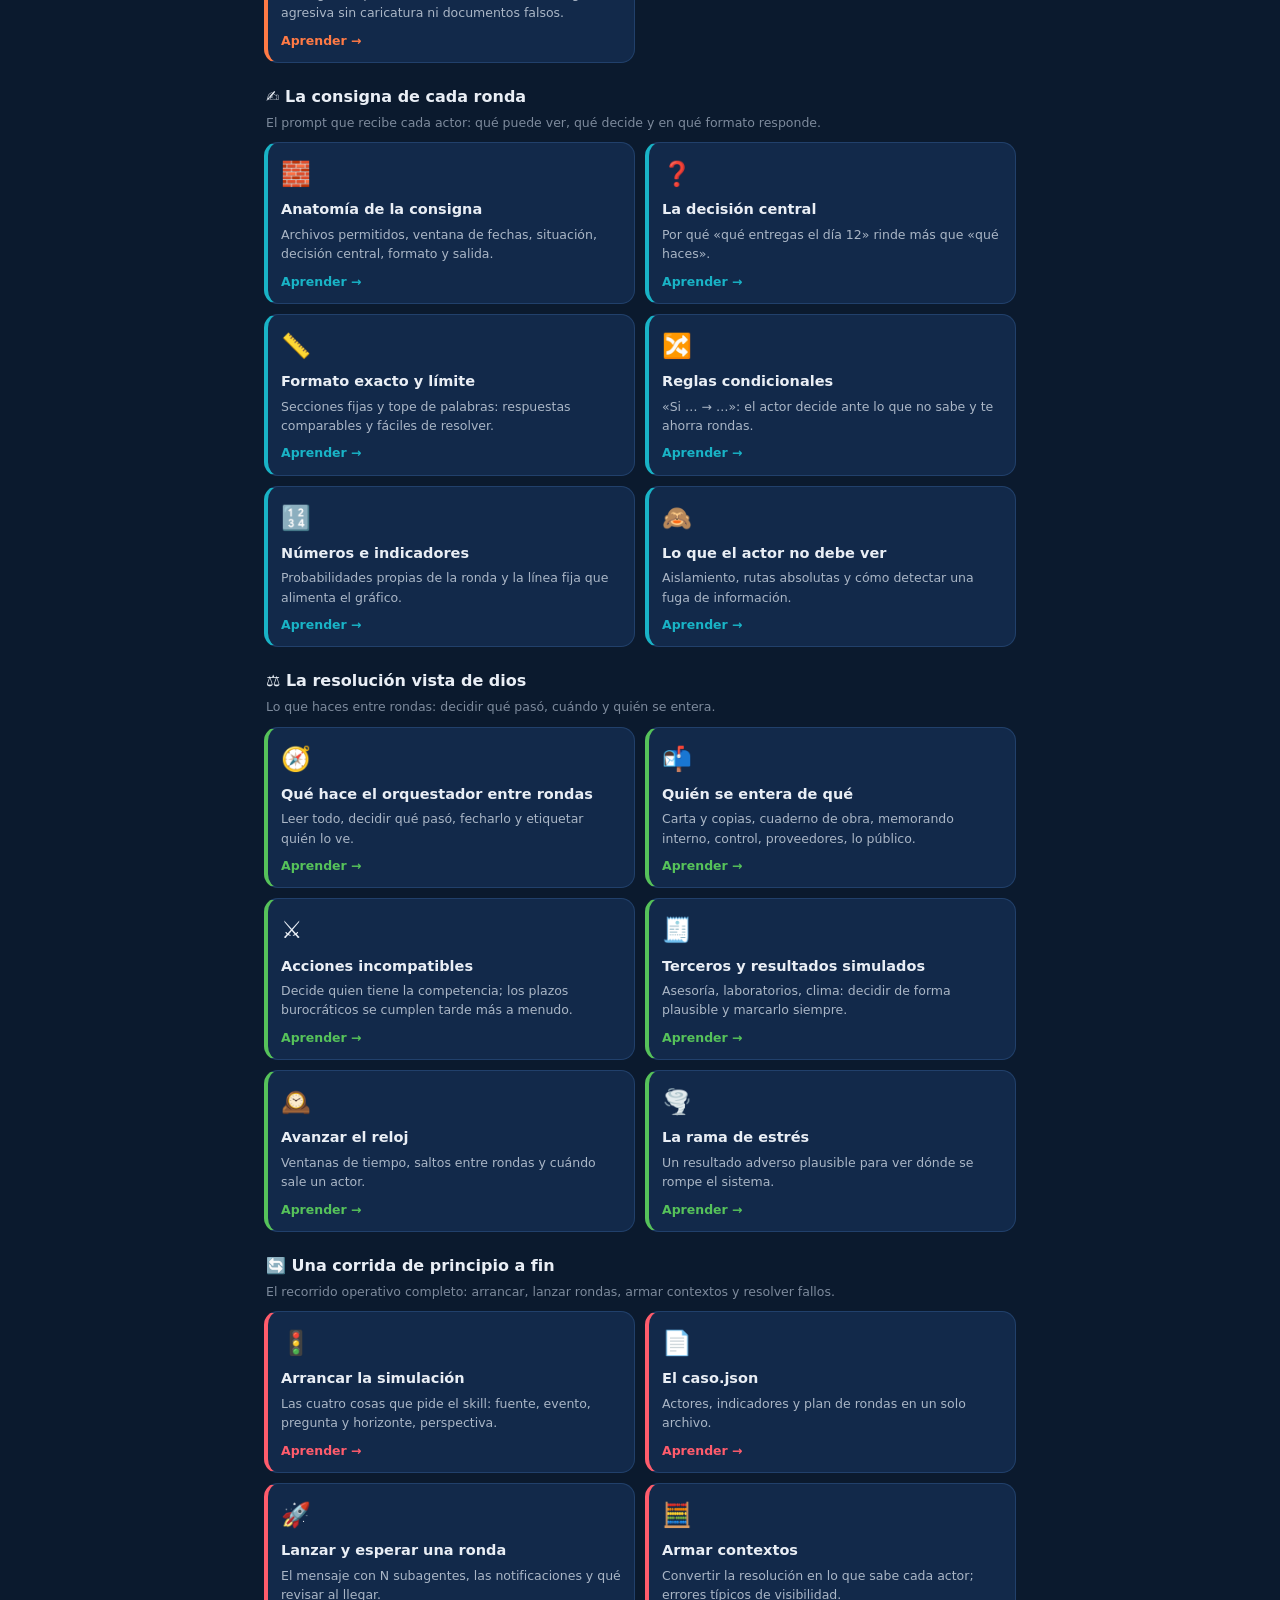
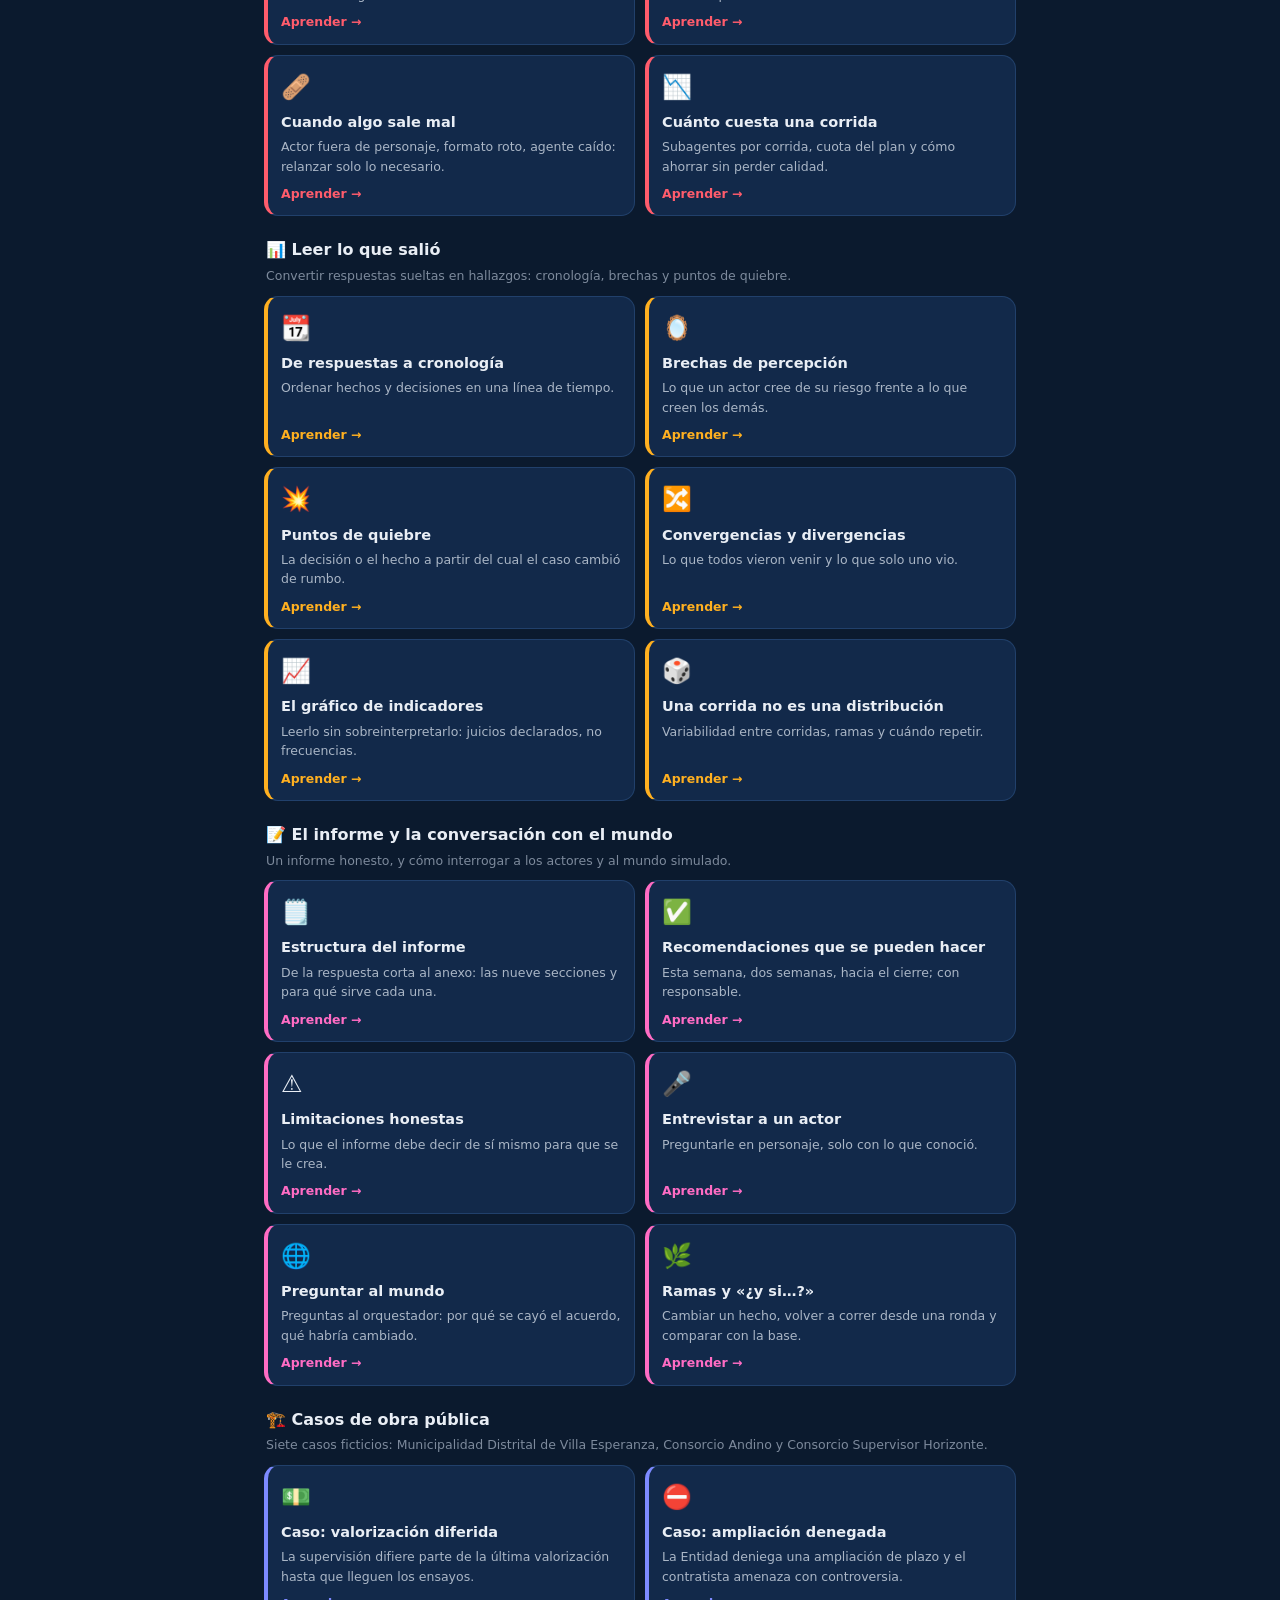
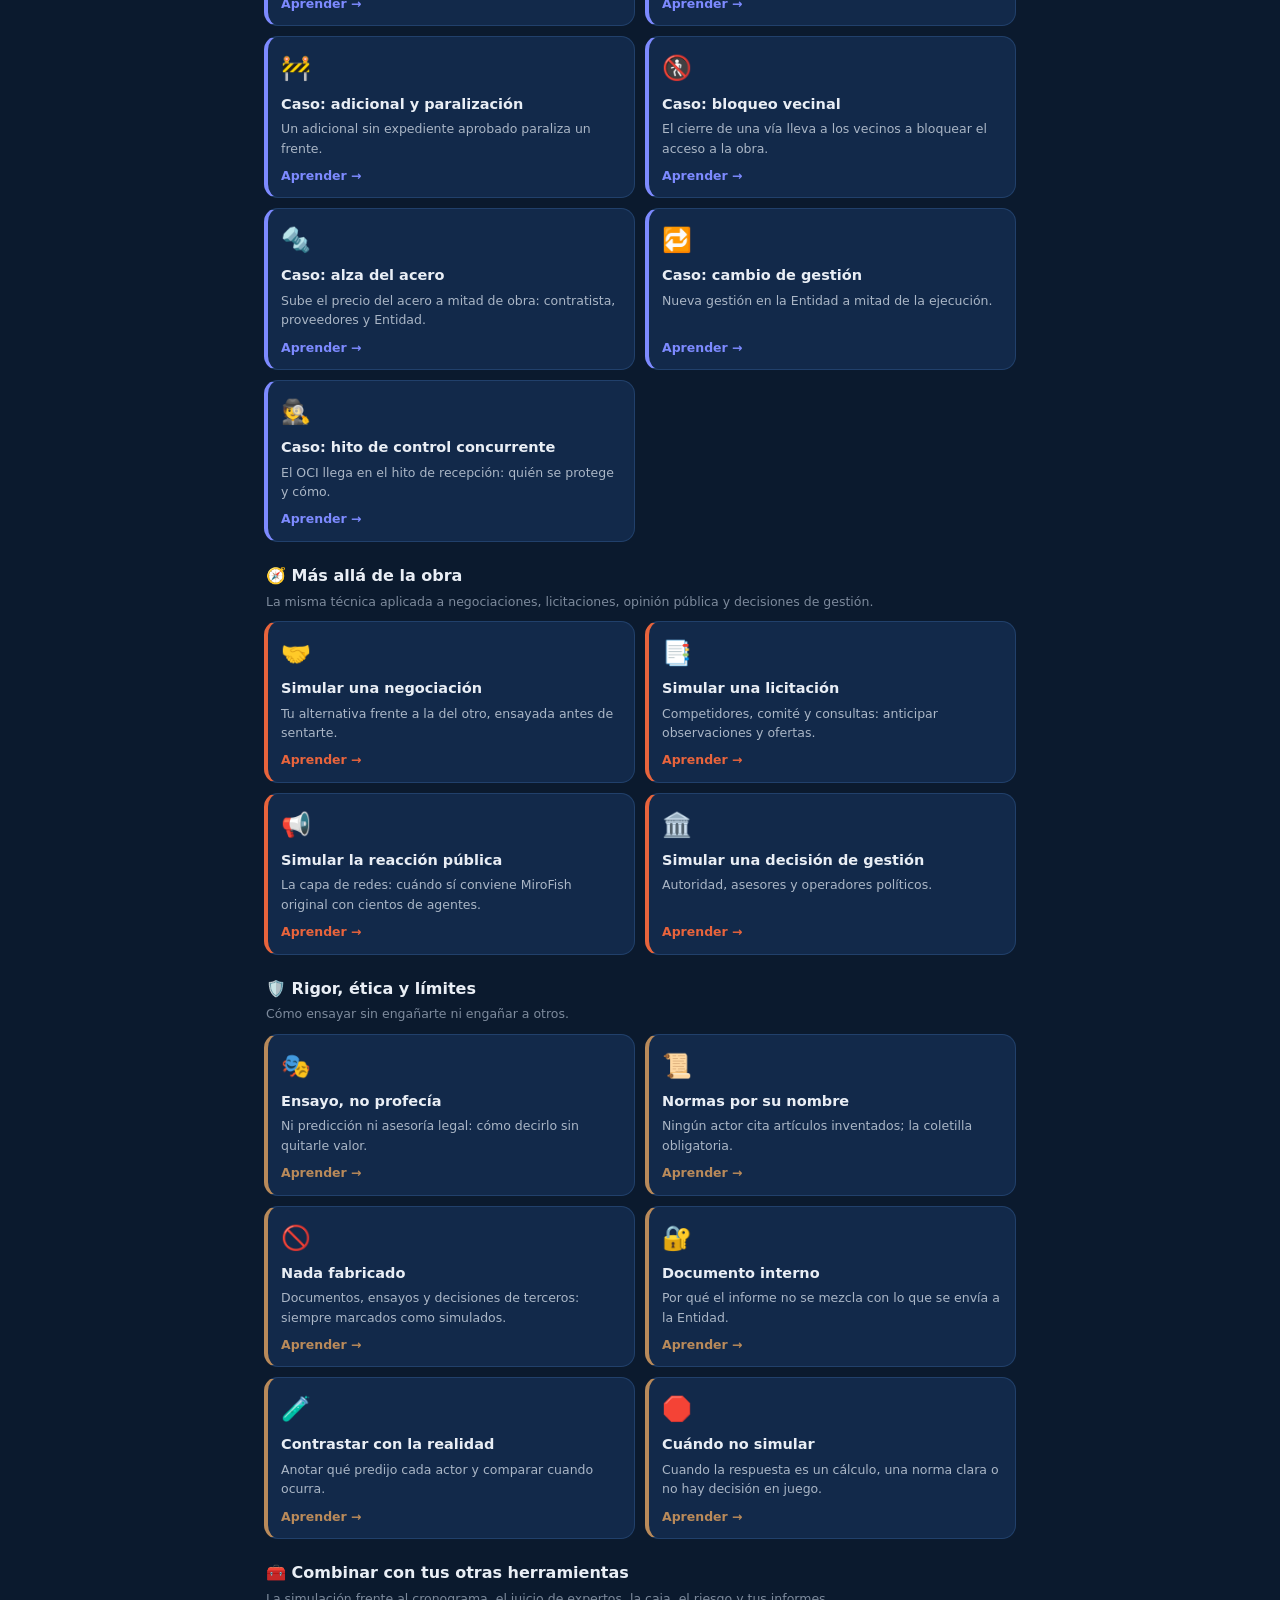
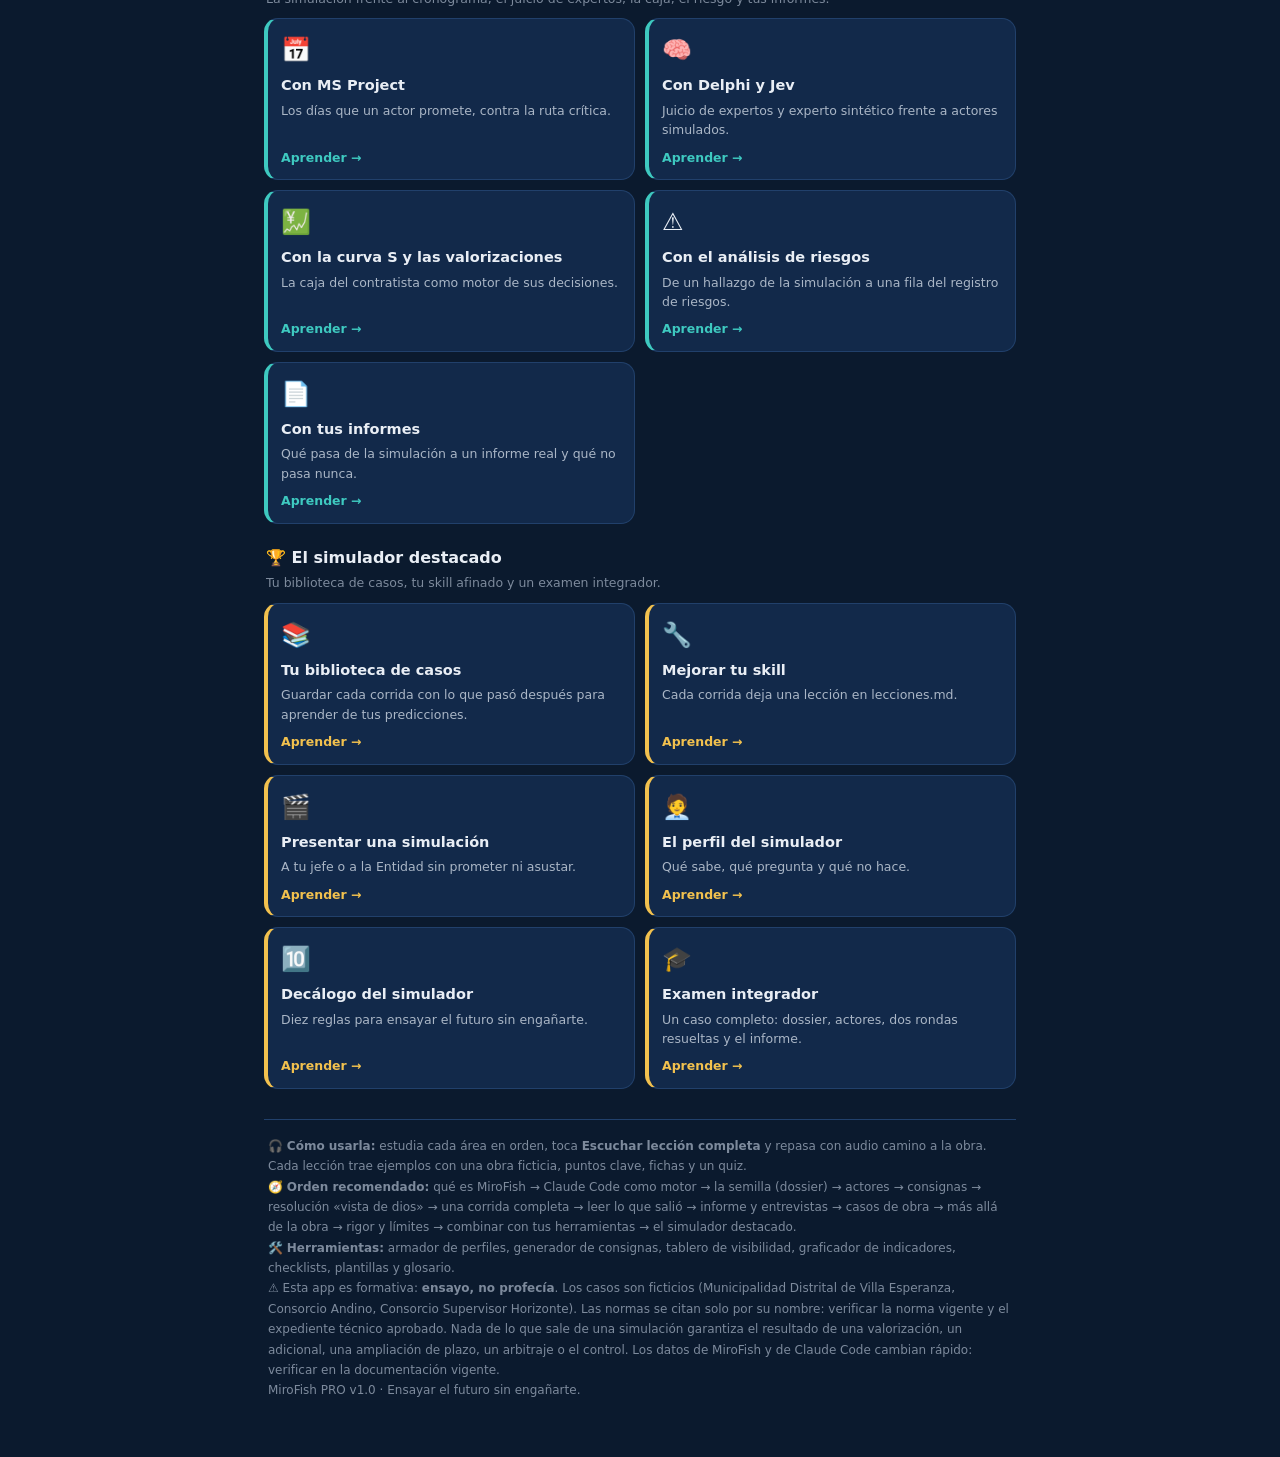
==== commit 5740debd: "Interfaz al estilo de las demas apps: portada con tarjetas por area, buscador, progreso, barra de he" ====
--- a/assets/web/index.html
+++ b/assets/web/index.html
@@ -1,43 +1,124 @@
-<!doctype html>
-<html lang="es"><head><meta charset="utf-8">
-<meta name="viewport" content="width=device-width,initial-scale=1">
+<!DOCTYPE html>
+<html lang="es">
+<head>
+<meta charset="UTF-8">
+<meta name="viewport" content="width=device-width, initial-scale=1.0, viewport-fit=cover">
 <title>MiroFish PRO · Simulación de actores con Claude Code</title>
-<link rel="stylesheet" href="assets/styles.css"></head>
+<meta name="theme-color" content="#0b1a2e">
+<link rel="stylesheet" href="assets/styles.css">
+</head>
 <body>
-<header class="top">
-  <h1>🐟 MiroFish PRO</h1>
-  <p class="lead">No predices lo que harán los demás: lo ensayas, con lo que cada uno sabe, y miras dónde se rompe.</p>
-  <input id="q" type="search" placeholder="Buscar: dossier, actor, ronda, brecha…">
-  <div class="bar"><i id="pb"></i></div><div id="pt" class="lead"></div>
-  <p><a class="les" href="herramientas.html"><span class="ic">🧰</span><span><div class="t">Herramientas</div><div class="dd">Perfiles, consignas, visibilidad, indicadores, checklists, plantillas y glosario.</div></span></a></p>
-  <div class="toc" id="toc"></div>
-</header>
-<main id="list"></main>
-<p class="foot">Ensayo, no profecía. Normas solo por su nombre: verificar la norma vigente y el expediente técnico aprobado. Casos ficticios.</p>
-<script src="assets/catalog.js"></script>
-<script src="assets/engine.js"></script>
-<script>
-(function () {
-  var done = Store.done(), total = 0, ok = 0;
-  CATALOG.forEach(function (a) { total += a.lessons.length; a.lessons.forEach(function (l) { if (done[l.id]) ok++; }); });
-  document.getElementById('pb').style.width = (100 * ok / total) + '%';
-  document.getElementById('pt').textContent = ok + ' de ' + total + ' lecciones completadas';
-  var toc = document.getElementById('toc'), list = document.getElementById('list');
-  function render(f) {
-    f = (f || '').toLowerCase(); var h = '';
-    CATALOG.forEach(function (a, ai) {
-      var ls = a.lessons.filter(function (l) { return !f || (l.t + ' ' + l.d + ' ' + a.area).toLowerCase().indexOf(f) >= 0; });
-      if (!ls.length) return;
-      h += '<section class="area acc-' + a.acc + '" id="ar' + ai + '"><h2>' + a.icon + ' ' + a.area + '</h2><p class="d">' + a.desc + '</p>';
-      ls.forEach(function (l) {
-        h += '<a class="les' + (done[l.id] ? ' done' : '') + '" href="lesson.html?l=' + l.id + '"><span class="ic">' + l.icon + '</span><span><div class="t">' + l.t + '</div><div class="dd">' + l.d + '</div></span></a>';
+  <div class="head">
+    <h1>🐟 MiroFish <span class="em">PRO</span></h1>
+    <div class="lead">Conviértete en quien sabe <b>ensayar lo que harán los demás</b>: domina la <b>simulación de actores</b> al estilo MiroFish, hecha dentro de <b>Claude Code</b> con subagentes. Aprende a armar el <b>dossier común</b>, diseñar <b>actores creíbles</b> con información privada, escribir la <b>consigna de cada ronda</b>, resolver <b>quién se entera de qué</b> con la vista de dios, leer las <b>brechas de percepción</b> y entregar un informe honesto. <b>No predices lo que harán los demás: lo ensayas, con lo que cada uno sabe, y miras dónde se rompe.</b> Con herramientas propias, plantillas, fichas de memoria, autoevaluación y <b>audio en todo</b>. Funciona sin internet.</div>
+    <div class="chips">
+      <span class="chip">🎭 Actores con información privada</span>
+      <span class="chip">🔊 Audio en todo</span>
+      <span class="chip">🧪 Autoevaluación por lección</span>
+      <span class="chip">🧰 7 herramientas</span>
+      <span class="chip">📡 Sin internet</span>
+      <span class="chip" id="chip-count">📚 lecciones</span>
+    </div>
+    <div class="progress-wrap">
+      <div class="progress-bar"><div class="progress-fill" id="pfill"></div></div>
+      <div class="progress-txt" id="ptxt">Tu progreso</div>
+    </div>
+  </div>
+
+  <nav class="toolbar" id="tools" aria-label="Herramientas"></nav>
+
+  <div class="search"><input id="q" type="search" placeholder="🔎 Buscar tema (dossier, actor, ronda, consigna, visibilidad, brecha, informe, rama…)"></div>
+
+  <nav class="toc" id="toc" aria-label="Indice de areas"></nav>
+
+  <div id="home"></div>
+
+  <div class="foot">
+    🎧 <b>Cómo usarla:</b> estudia cada área en orden, toca <b>Escuchar lección completa</b> y repasa con audio camino a la obra. Cada lección trae ejemplos con una obra ficticia, puntos clave, fichas y un quiz.<br>
+    🧭 <b>Orden recomendado:</b> qué es MiroFish → Claude Code como motor → la semilla (dossier) → actores → consignas → resolución «vista de dios» → una corrida completa → leer lo que salió → informe y entrevistas → casos de obra → más allá de la obra → rigor y límites → combinar con tus herramientas → el simulador destacado.<br>
+    🛠️ <b>Herramientas:</b> armador de perfiles, generador de consignas, tablero de visibilidad, graficador de indicadores, checklists, plantillas y glosario.<br>
+    ⚠️ Esta app es formativa: <b>ensayo, no profecía</b>. Los casos son ficticios (Municipalidad Distrital de Villa Esperanza, Consorcio Andino, Consorcio Supervisor Horizonte). Las normas se citan solo por su nombre: verificar la norma vigente y el expediente técnico aprobado. Nada de lo que sale de una simulación garantiza el resultado de una valorización, un adicional, una ampliación de plazo, un arbitraje o el control. Los datos de MiroFish y de Claude Code cambian rápido: verificar en la documentación vigente.<br>
+    MiroFish PRO v1.0 · Ensayar el futuro sin engañarte.
+  </div>
+
+  <script src="assets/catalog.js"></script>
+  <script src="assets/engine.js"></script>
+  <script>
+    (function () {
+      var TOOLS = [
+        { h: 'herramientas.html', t: '🧰 Herramientas' },
+        { h: 'perfil.html', t: '🎭 Perfiles' },
+        { h: 'consigna.html', t: '✍️ Consignas' },
+        { h: 'visibilidad.html', t: '⚖️ Visibilidad' },
+        { h: 'indicadores.html', t: '📊 Indicadores' },
+        { h: 'checklist.html', t: '✅ Checklist' },
+        { h: 'plantillas.html', t: '📄 Plantillas' },
+        { h: 'glosario.html', t: '📖 Glosario' }
+      ];
+      var tb = document.getElementById('tools');
+      TOOLS.forEach(function (x) {
+        var a = document.createElement('a');
+        a.href = x.h; a.textContent = x.t;
+        tb.appendChild(a);
       });
-      h += '</section>';
-    });
-    list.innerHTML = h || '<p class="lead">Sin resultados.</p>';
-  }
-  toc.innerHTML = CATALOG.map(function (a, i) { return '<a href="#ar' + i + '">' + a.icon + ' ' + (i + 1) + '</a>'; }).join('');
-  render('');
-  document.getElementById('q').oninput = function () { render(this.value); };
-})();
-</script></body></html>
+
+      var home = document.getElementById('home');
+      var toc = document.getElementById('toc');
+      var total = 0;
+      CATALOG.forEach(function (a) { total += a.lessons.length; });
+      document.getElementById('chip-count').textContent = '📚 ' + total + ' lecciones';
+
+      var read = Store.get('read', {});
+      var nread = Object.keys(read).filter(function (k) { return read[k]; }).length;
+      var pc = total ? Math.round(nread / total * 100) : 0;
+      document.getElementById('pfill').style.width = pc + '%';
+      document.getElementById('ptxt').textContent = 'Tu progreso · ' + nread + ' de ' + total + ' lecciones (' + pc + '%)';
+
+      CATALOG.forEach(function (a, ai) {
+        var tlink = document.createElement('a');
+        tlink.href = '#area-' + ai;
+        tlink.textContent = a.icon + ' ' + a.area;
+        toc.appendChild(tlink);
+        var sec = document.createElement('div');
+        sec.className = 'section';
+        sec.id = 'area-' + ai;
+        sec.innerHTML = '<div class="t">' + a.icon + ' ' + a.area + '</div><div class="sdesc">' + a.desc + '</div>';
+        home.appendChild(sec);
+
+        var grid = document.createElement('div');
+        grid.className = 'grid';
+        a.lessons.forEach(function (l) {
+          var done = read[l.id];
+          var card = document.createElement('a');
+          card.className = 'card';
+          card.href = 'lesson.html?l=' + l.id;
+          card.style.setProperty('--acc', 'var(--' + a.acc + ')');
+          card.innerHTML =
+            '<div class="ico">' + l.icon + '</div>' +
+            (done ? '<span class="done">✓ leída</span>' : '') +
+            '<div class="ct">' + l.t + '</div>' +
+            '<div class="cd">' + l.d + '</div>' +
+            '<div class="go">Aprender →</div>';
+          grid.appendChild(card);
+        });
+        home.appendChild(grid);
+      });
+
+      var q = document.getElementById('q');
+      q.addEventListener('input', function () {
+        var s = q.value.toLowerCase().trim();
+        toc.style.display = s ? 'none' : '';
+        document.querySelectorAll('a.card').forEach(function (c) {
+          c.style.display = (!s || c.textContent.toLowerCase().indexOf(s) >= 0) ? '' : 'none';
+        });
+        document.querySelectorAll('.section').forEach(function (sec) {
+          var grid = sec.nextElementSibling;
+          var any = [].some.call(grid.querySelectorAll('a.card'), function (c) { return c.style.display !== 'none'; });
+          sec.style.display = any ? '' : 'none';
+          grid.style.display = any ? '' : 'none';
+        });
+      });
+    })();
+  </script>
+</body>
+</html>
--- a/assets/web/assets/styles.css
+++ b/assets/web/assets/styles.css
@@ -1,56 +1,354 @@
-:root{--bg:#0b1a2e;--card:#12294a;--ink:#e8f0fa;--mut:#9db3cf;--line:#21406b;--coral:#ff7a59;--sea:#1b6ca8;
---a1:#1b6ca8;--a2:#7c5cff;--a3:#2fbf71;--a4:#ff7a59;--a5:#e0a800;--a6:#d0568c;--a7:#17b3c7;--a8:#5b8def;--a9:#9b6bd1;--a10:#e8743b;--a11:#3bb8a6;--a12:#c94c4c;--a13:#7f9a2f;--a14:#f2b134;--acc:var(--a1)}
-*{box-sizing:border-box}html{-webkit-text-size-adjust:100%}
-body{margin:0;background:linear-gradient(180deg,#0b2545,#0b1a2e 240px);color:var(--ink);font:16px/1.55 system-ui,-apple-system,Roboto,sans-serif;padding:14px 14px 60px;max-width:820px;margin:0 auto}
-a{color:var(--coral);text-decoration:none}
-h1{font-size:1.45rem;line-height:1.25;margin:.4rem 0 .2rem}h2{font-size:1.08rem;margin:.2rem 0}
-.lead,.sub{color:var(--mut);margin:.2rem 0 .8rem}
-.crumb{font-size:.85rem;color:var(--mut)}
-.norma{background:rgba(255,122,89,.12);border-left:4px solid var(--coral);padding:8px 12px;border-radius:8px;margin:10px 0;font-size:.92rem}
-.card{background:var(--card);border:1px solid var(--line);border-left:5px solid var(--acc);border-radius:12px;padding:12px 14px;margin:12px 0}
-.card-h{display:flex;justify-content:space-between;align-items:center;gap:8px}
-.spk{background:none;border:1px solid var(--line);color:var(--ink);border-radius:20px;padding:4px 10px;font-size:1rem}
-table{width:100%;border-collapse:collapse;font-size:.9rem;margin:8px 0;display:block;overflow-x:auto}
-th,td{border:1px solid var(--line);padding:6px 8px;text-align:left;vertical-align:top}th{background:rgba(255,255,255,.07)}
-.hl{background:rgba(255,122,89,.2);color:#ffd5c9;padding:0 4px;border-radius:4px}
-ul,ol{padding-left:1.2rem}li{margin:.25rem 0}
-.blk{margin-top:22px}
-.flash{display:grid;gap:8px}
-.fc{background:var(--card);border:1px dashed var(--line);border-radius:10px;padding:10px 12px}
-.fc .fa{display:none;margin-top:8px;color:#bfe3c9}.fc.open .fa{display:block}.fq{font-weight:600}
-.q{background:var(--card);border:1px solid var(--line);border-radius:12px;padding:10px 12px;margin:10px 0}
-.qq{margin:.2rem 0 .6rem}
-.opt{display:block;width:100%;text-align:left;background:#0e2242;color:var(--ink);border:1px solid var(--line);border-radius:8px;padding:9px 10px;margin:6px 0;font:inherit}
-.opt.ok{background:#14532d;border-color:#22c55e}.opt.bad{background:#5b1a1a;border-color:#ef4444}
-.why{margin-top:6px;color:var(--mut);font-size:.92rem}
-.res{border-left-color:var(--coral)}
-/* Home */
-header.top{padding:6px 0}
-#q{width:100%;padding:11px 14px;border-radius:24px;border:1px solid var(--line);background:#0e2242;color:var(--ink);font:inherit;margin:8px 0}
-.bar{height:8px;background:#0e2242;border-radius:6px;overflow:hidden;margin:6px 0}.bar>i{display:block;height:100%;background:var(--coral);width:0}
-.toc{display:flex;flex-wrap:wrap;gap:6px;margin:10px 0}.toc a{background:#0e2242;border:1px solid var(--line);border-radius:16px;padding:4px 10px;font-size:.82rem;color:var(--ink)}
-.area{margin:18px 0}.area>h2{border-left:5px solid var(--acc);padding-left:8px}.area p.d{color:var(--mut);font-size:.9rem;margin:.2rem 0 .6rem}
-.les{display:flex;gap:10px;align-items:flex-start;background:var(--card);border:1px solid var(--line);border-radius:10px;padding:10px 12px;margin:7px 0;color:var(--ink)}
-.les .ic{font-size:1.4rem}.les .t{font-weight:600}.les .dd{color:var(--mut);font-size:.86rem}.les.done{border-color:#22c55e}.les.done .t::after{content:' ✓';color:#22c55e}
-.foot{color:var(--mut);font-size:.8rem;margin-top:26px;text-align:center}
-.acc-a1{--acc:var(--a1)}.acc-a2{--acc:var(--a2)}.acc-a3{--acc:var(--a3)}.acc-a4{--acc:var(--a4)}.acc-a5{--acc:var(--a5)}.acc-a6{--acc:var(--a6)}.acc-a7{--acc:var(--a7)}
-.acc-a8{--acc:var(--a8)}.acc-a9{--acc:var(--a9)}.acc-a10{--acc:var(--a10)}.acc-a11{--acc:var(--a11)}.acc-a12{--acc:var(--a12)}.acc-a13{--acc:var(--a13)}.acc-a14{--acc:var(--a14)}
-/* Herramientas */
-.tool label{display:block;font-size:.85rem;color:var(--mut);margin:10px 0 3px}
-.tool input[type=text],.tool input[type=number],.tool textarea,.tool select{width:100%;padding:9px 10px;border-radius:8px;border:1px solid var(--line);background:#0e2242;color:var(--ink);font:inherit}
-.tool textarea{min-height:84px;resize:vertical}
-.tool .row{display:grid;grid-template-columns:1fr 1fr;gap:8px}
-.btn{display:inline-block;background:var(--coral);color:#1a0d08;border:0;border-radius:20px;padding:9px 16px;font:inherit;font-weight:700;margin:8px 6px 0 0}
-.btn.sec{background:#0e2242;color:var(--ink);border:1px solid var(--line)}
-pre.out{white-space:pre-wrap;word-break:break-word;background:#081428;border:1px solid var(--line);border-radius:10px;padding:10px;font:.82rem/1.45 ui-monospace,Consolas,monospace;max-height:420px;overflow:auto}
-.warn{background:rgba(242,177,52,.14);border-left:4px solid #f2b134;padding:7px 10px;border-radius:8px;margin:6px 0;font-size:.9rem}
-.good{background:rgba(47,191,113,.14);border-left:4px solid #2fbf71;padding:7px 10px;border-radius:8px;margin:6px 0;font-size:.9rem}
-.tools-grid a.les .t{font-size:1.02rem}
-.hecho{background:#0e2242;border:1px solid var(--line);border-radius:10px;padding:8px;margin:8px 0}
-.chk{display:flex;gap:10px;align-items:flex-start;padding:8px 4px;border-bottom:1px solid var(--line)}
-.chk input{margin-top:5px;transform:scale(1.25)}.chk.on span{color:#9be3b6;text-decoration:line-through}
-.vis{display:flex;flex-wrap:wrap;gap:8px;margin-top:6px;font-size:.85rem}.vis label{margin:0;color:var(--ink);display:flex;gap:4px;align-items:center}
-.term{padding:8px 0;border-bottom:1px solid var(--line)}.term b{color:var(--coral)}
-.pl{background:var(--card);border:1px solid var(--line);border-radius:10px;padding:10px 12px;margin:10px 0}
-details.pl>summary{font-weight:700;cursor:pointer}
-.legend{display:flex;flex-wrap:wrap;gap:10px;font-size:.82rem;margin:4px 0 8px}.legend i{display:inline-block;width:12px;height:12px;border-radius:3px;margin-right:4px;vertical-align:-1px}
+/* ============ MiroFish PRO — estilos ============ */
+:root{
+  --bg:#0b1a2e; --panel:#12294a; --panel2:#16325a; --border:#21406b;
+  --ink:#e9eef5; --mut:#aab6c6; --dim:#7d8a9c;
+  --acc:#ff7a59; --ok:#2bb673; --bad:#ff5c6c; --warn:#ffb020;
+  /* acentos por área */
+  --a1:#3aa0ff; --a2:#9b6cff; --a3:#2bb673; --a4:#ff7a45; --a5:#19b3c6;
+  --a6:#56c25a; --a7:#ff5c6c; --a8:#ffb020; --a9:#ff6cc4; --a10:#7d8aff;
+  --a11:#e8643c; --a12:#b98a5a; --a13:#3ec9c0; --a14:#f2c14e;
+}
+*{box-sizing:border-box; -webkit-tap-highlight-color:transparent;}
+html,body{margin:0; padding:0;}
+body{
+  background:var(--bg); color:var(--ink);
+  font-family:-apple-system,BlinkMacSystemFont,'Segoe UI',Roboto,system-ui,sans-serif;
+  font-size:15px; line-height:1.55; padding:0 14px 40px; max-width:780px; margin:0 auto;
+}
+h1,h2{margin:0;}
+a{color:inherit; text-decoration:none;}
+
+/* ---- Home header ---- */
+.head{padding:18px 4px 6px;}
+.head h1{font-size:30px; font-weight:800; letter-spacing:-.5px;}
+.head h1 .em{color:var(--acc);}
+.lead{color:var(--mut); margin-top:8px; font-size:14px;}
+.chips{display:flex; flex-wrap:wrap; gap:6px; margin-top:12px;}
+.chip{background:var(--panel); border:1px solid var(--border); border-radius:999px; padding:5px 11px; font-size:12px; color:var(--mut);}
+
+.progress-wrap{margin-top:14px;}
+.progress-bar{height:9px; background:var(--panel2); border-radius:999px; overflow:hidden; border:1px solid var(--border);}
+.progress-fill{height:100%; background:linear-gradient(90deg,var(--acc),#5fe0a3); width:0; transition:width .5s;}
+.progress-txt{font-size:12px; color:var(--dim); margin-top:5px;}
+
+/* ---- Buscador ---- */
+.search{margin:16px 0 6px;}
+.search input{width:100%; background:var(--panel); border:1px solid var(--border); color:var(--ink);
+  border-radius:12px; padding:13px 15px; font-size:15px; outline:none;}
+.search input:focus{border-color:var(--acc);}
+
+/* ---- Secciones del home ---- */
+.section{margin:22px 0 10px; padding:0 2px;}
+.section .t{font-size:16px; font-weight:700;}
+.section .sdesc{font-size:12.5px; color:var(--dim); margin-top:3px;}
+
+.grid{display:grid; grid-template-columns:repeat(2,1fr); gap:10px;}
+@media(max-width:520px){ .grid{grid-template-columns:1fr;} }
+
+.card{position:relative; background:var(--panel); border:1px solid var(--border);
+  border-left:4px solid var(--acc); border-radius:14px; padding:13px 13px 12px; display:flex; flex-direction:column; min-height:118px;}
+.card:active{background:var(--panel2);}
+.card .ico{font-size:24px;}
+.card .ct{font-weight:700; margin-top:5px; font-size:14.5px;}
+.card .cd{color:var(--mut); font-size:12.5px; margin-top:4px; flex:1;}
+.card .go{color:var(--acc); font-size:12.5px; font-weight:600; margin-top:8px;}
+.card .done{position:absolute; top:10px; right:10px; font-size:10.5px; color:var(--ok);
+  background:rgba(43,182,115,.13); border:1px solid rgba(43,182,115,.4); padding:2px 7px; border-radius:999px;}
+
+.foot{margin-top:30px; padding:16px 4px; color:var(--dim); font-size:12px; border-top:1px solid var(--border); line-height:1.7;}
+
+/* ============ Página de lección ============ */
+.topbar{display:flex; align-items:center; gap:12px; padding:12px 2px; position:sticky; top:0;
+  background:linear-gradient(180deg,var(--bg) 70%,transparent); z-index:20;}
+.back{background:var(--panel); border:1px solid var(--border); border-radius:10px; padding:8px 13px; font-size:14px; font-weight:600;}
+.back:active{background:var(--panel2);}
+.tt{color:var(--dim); font-size:13px; overflow:hidden; text-overflow:ellipsis; white-space:nowrap;}
+
+.lesson-wrap{padding:4px 2px 20px;}
+.area-badge{display:inline-block; font-size:11.5px; color:var(--mut); background:var(--panel);
+  border:1px solid var(--border); border-radius:999px; padding:4px 11px; margin-bottom:8px;}
+.lesson-title{font-size:24px; font-weight:800; letter-spacing:-.4px; line-height:1.25;}
+.lesson-sub{color:var(--mut); margin-top:6px; font-size:14px;}
+.norma-tag{margin-top:8px; font-size:12.5px; color:var(--warn); background:rgba(255,176,32,.1);
+  border:1px solid rgba(255,176,32,.3); border-radius:8px; padding:6px 10px; display:inline-block;}
+
+/* barra de audio */
+.audiobar{display:flex; align-items:center; gap:10px; margin:16px 0; flex-wrap:wrap;
+  background:var(--panel); border:1px solid var(--border); border-radius:14px; padding:10px 12px; position:sticky; top:54px; z-index:15;}
+.speed{display:flex; align-items:center; gap:7px; font-size:13px; color:var(--dim); flex:1; min-width:140px;}
+.speed input[type=range]{flex:1; accent-color:var(--acc);}
+
+.btn{border:none; border-radius:11px; padding:12px 15px; font-size:14.5px; font-weight:700; cursor:pointer; transition:.15s;}
+.btn.primary{background:var(--acc); color:#04121f;}
+.btn.primary:active{filter:brightness(.92);}
+
+/* intro y secciones */
+.intro{background:linear-gradient(135deg,rgba(43,182,115,.12),rgba(43,182,115,.03));
+  border:1px solid rgba(43,182,115,.25); border-radius:14px; padding:14px 15px; font-size:14.5px; color:var(--ink); margin-bottom:6px;}
+.sec{background:var(--panel); border:1px solid var(--border); border-radius:14px; padding:6px 15px 14px; margin-top:12px; transition:.2s;}
+.sec.speaking, .intro.speaking{border-color:var(--acc); box-shadow:0 0 0 2px rgba(43,182,115,.25);}
+.sec-head{display:flex; align-items:center; justify-content:space-between; gap:10px; padding-top:10px;}
+.sec-head h2{font-size:16.5px; font-weight:700; color:var(--ink);}
+.sec-body{color:var(--mut); font-size:14px; margin-top:6px;}
+.sec-body p{margin:8px 0;}
+.sec-body ul{margin:8px 0; padding-left:20px;}
+.sec-body li{margin:5px 0;}
+.sec-body b,.sec-body strong{color:var(--ink);}
+.sec-body .hl{color:var(--acc); font-weight:600;}
+.sec-body table{width:100%; border-collapse:collapse; margin:10px 0; font-size:13px;}
+.sec-body th,.sec-body td{border:1px solid var(--border); padding:7px 9px; text-align:left;}
+.sec-body th{background:var(--panel2); color:var(--ink);}
+
+.mini-audio{background:var(--panel2); border:1px solid var(--border); color:var(--ink);
+  border-radius:9px; padding:6px 11px; font-size:14px; cursor:pointer; flex-shrink:0;}
+.mini-audio:active{background:var(--acc); color:#04121f;}
+
+/* puntos clave */
+.keypoints{background:rgba(58,160,255,.08); border:1px solid rgba(58,160,255,.28); border-radius:14px; padding:6px 15px 14px; margin-top:14px;}
+.kp-head{display:flex; align-items:center; justify-content:space-between; padding-top:10px; font-weight:700; font-size:15px;}
+.keypoints ul{margin:8px 0 0; padding-left:20px;}
+.keypoints li{margin:6px 0; font-size:14px; color:var(--ink);}
+
+/* títulos de bloque */
+.block-title{font-size:17px; font-weight:800; margin:24px 0 10px; padding-top:6px;}
+
+/* flashcards */
+.flashwrap{display:grid; grid-template-columns:1fr; gap:10px;}
+.flash{position:relative; perspective:1200px; min-height:120px; cursor:pointer;}
+.flash-inner{position:relative; width:100%; min-height:120px; transition:transform .5s; transform-style:preserve-3d;}
+.flash.flip .flash-inner{transform:rotateY(180deg);}
+.flash-face{position:absolute; inset:0; backface-visibility:hidden; border-radius:14px; padding:16px 15px;
+  display:flex; flex-direction:column; justify-content:center; gap:8px; border:1px solid var(--border);}
+.flash-q{background:var(--panel);}
+.flash-a{background:linear-gradient(135deg,rgba(43,182,115,.14),rgba(43,182,115,.04)); border-color:rgba(43,182,115,.35); transform:rotateY(180deg);}
+.flash-tag{font-size:10.5px; letter-spacing:1px; color:var(--dim); font-weight:700;}
+.flash-q div, .flash-a div{font-size:14.5px; color:var(--ink);}
+.flash-hint{font-size:11px; color:var(--dim);}
+.flash-audio{position:absolute; top:10px; right:10px; z-index:3; background:var(--panel2);
+  border:1px solid var(--border); color:var(--ink); border-radius:8px; padding:4px 9px; font-size:13px; cursor:pointer;}
+
+/* quiz */
+.quiz{display:flex; flex-direction:column; gap:14px;}
+.qitem{background:var(--panel); border:1px solid var(--border); border-radius:14px; padding:13px 14px;}
+.q-head{display:flex; align-items:flex-start; justify-content:space-between; gap:10px;}
+.q-text{font-weight:600; font-size:14.5px;}
+.opts{display:flex; flex-direction:column; gap:8px; margin-top:11px;}
+.opt{text-align:left; background:var(--panel2); border:1px solid var(--border); color:var(--ink);
+  border-radius:10px; padding:11px 13px; font-size:14px; cursor:pointer;}
+.opt:active{border-color:var(--acc);}
+.opt.ok{background:rgba(43,182,115,.16); border-color:var(--ok); color:#bff5d9;}
+.opt.bad{background:rgba(255,92,108,.14); border-color:var(--bad); color:#ffc6cc;}
+.why{margin-top:10px; font-size:13px; border-radius:10px; padding:9px 11px;}
+.why-ok{background:rgba(43,182,115,.1); border:1px solid rgba(43,182,115,.3); color:#bff5d9;}
+.why-bad{background:rgba(255,176,32,.1); border:1px solid rgba(255,176,32,.3); color:#ffe2ad;}
+.quiz-score{font-weight:700; color:var(--acc); text-align:center; padding:6px;}
+
+/* navegación */
+.lesson-nav{display:flex; justify-content:space-between; gap:10px; margin:26px 0 6px;}
+.nav-btn{flex:1; background:var(--panel); border:1px solid var(--border); border-radius:12px; padding:12px;
+  font-size:13px; font-weight:600; color:var(--mut); max-width:48%;}
+.nav-btn.next{text-align:right; color:var(--acc);}
+.nav-btn:active{background:var(--panel2);}
+
+.err{background:rgba(255,92,108,.1); border:1px solid var(--bad); border-radius:12px; padding:16px; color:#ffc6cc; margin-top:20px;}
+
+/* ===== Mejoras Arquitectura Experto: índice rápido y fórmulas ===== */
+.toc{display:flex; flex-wrap:wrap; gap:7px; margin:16px 0 2px;}
+.toc a{background:var(--panel); border:1px solid var(--border); border-radius:10px; padding:7px 11px; font-size:12.5px; color:var(--mut); font-weight:600;}
+.toc a:active{background:var(--panel2); border-color:var(--acc);}
+.section{scroll-margin-top:12px;}
+
+.formulas{display:grid; grid-template-columns:1fr; gap:9px;}
+.formula{background:var(--panel); border:1px solid var(--border); border-left:3px solid var(--acc);
+  border-radius:12px; padding:11px 14px;}
+.f-eq{font-family:'Cambria Math','Times New Roman',Georgia,serif; font-size:15.5px; color:#f0e6da;}
+.f-desc{font-size:12.5px; color:var(--mut); margin-top:5px;}
+
+/* ---- Ilustraciones de leccion (fig) ---- */
+.fig{margin:14px 0;padding:10px;background:#11161f;border:1px solid #1f2733;border-radius:14px}
+.fig img{display:block;width:100%;height:auto;border-radius:10px}
+.fig-cap{margin-top:8px;font-size:.85rem;color:#93a4bb;text-align:center}
+
+/* ============ Legal Obra PRO — Herramientas ============ */
+.toolbar{display:flex;flex-wrap:wrap;gap:7px;margin:14px 0 4px}
+.toolbar a{background:var(--panel);border:1px solid var(--border);border-radius:10px;
+  padding:8px 12px;font-size:12.5px;color:var(--mut);font-weight:600}
+.toolbar a.on{border-color:var(--a14);color:var(--a14)}
+.toolbar a:active{background:var(--panel2)}
+
+.tpanel{background:var(--panel);border:1px solid var(--border);border-radius:14px;
+  padding:14px 15px;margin-top:12px}
+.tpanel h2{font-size:16.5px;font-weight:700;margin-bottom:4px}
+.tpanel .thelp{font-size:12.5px;color:var(--dim);margin:4px 0 10px}
+
+.fgrid{display:grid;grid-template-columns:1fr 1fr;gap:10px}
+@media(max-width:560px){.fgrid{grid-template-columns:1fr}}
+.field{display:flex;flex-direction:column;gap:4px}
+.field.wide{grid-column:1/-1}
+.field label{font-size:12px;color:var(--dim);font-weight:600}
+.field input,.field select,.field textarea{
+  background:var(--panel2);border:1px solid var(--border);color:var(--ink);
+  border-radius:10px;padding:10px 12px;font-size:14px;outline:none;width:100%;
+  font-family:inherit}
+.field textarea{min-height:80px;resize:vertical}
+.field input:focus,.field select:focus,.field textarea:focus{border-color:var(--a14)}
+
+.btnrow{display:flex;flex-wrap:wrap;gap:9px;margin-top:12px}
+.btn.ghost{background:var(--panel2);border:1px solid var(--border);color:var(--ink)}
+.btn.gold{background:var(--a14);color:#2a1d00}
+.btn.sm{padding:9px 13px;font-size:13.5px}
+
+.out{background:#0b0f16;border:1px solid var(--border);border-radius:12px;
+  padding:13px 14px;margin-top:12px;font-size:13.5px;color:var(--ink);
+  white-space:pre-wrap;line-height:1.6;max-height:460px;overflow:auto}
+.out:empty{display:none}
+.copied{color:var(--ok);font-size:12.5px;margin-top:7px;font-weight:600}
+
+/* checklist */
+.chk{display:flex;gap:11px;align-items:flex-start;padding:11px 0;border-bottom:1px solid var(--border)}
+.chk:last-child{border-bottom:none}
+.chk input[type=checkbox]{width:20px;height:20px;margin-top:2px;accent-color:var(--ok);flex-shrink:0}
+.chk .cx{flex:1}
+.chk .cq{font-size:14px;color:var(--ink);font-weight:600}
+.chk .cw{font-size:12.5px;color:var(--dim);margin-top:3px}
+.chk.crit .cq::after{content:' CRITICO';font-size:9.5px;letter-spacing:1px;color:var(--bad);
+  background:rgba(255,92,108,.12);border:1px solid rgba(255,92,108,.35);
+  border-radius:999px;padding:2px 7px;margin-left:7px;vertical-align:middle}
+
+.verdict{border-radius:12px;padding:13px 14px;margin-top:12px;font-size:14px;font-weight:600}
+.v-ok{background:rgba(43,182,115,.12);border:1px solid rgba(43,182,115,.4);color:#bff5d9}
+.v-warn{background:rgba(255,176,32,.1);border:1px solid rgba(255,176,32,.35);color:#ffe2ad}
+.v-bad{background:rgba(255,92,108,.12);border:1px solid rgba(255,92,108,.4);color:#ffc6cc}
+
+/* resultado de calculo */
+.res{display:grid;grid-template-columns:1fr;gap:8px;margin-top:12px}
+.resrow{display:flex;justify-content:space-between;gap:12px;background:var(--panel2);
+  border:1px solid var(--border);border-radius:10px;padding:10px 13px;font-size:13.5px}
+.resrow b{color:var(--a14);font-size:15px;white-space:nowrap}
+.resnote{font-size:12px;color:var(--dim);margin-top:8px;line-height:1.6}
+
+/* matriz de riesgos */
+.rfilters{display:flex;flex-wrap:wrap;gap:7px;margin:10px 0}
+.pill{background:var(--panel2);border:1px solid var(--border);border-radius:999px;
+  padding:7px 13px;font-size:12.5px;color:var(--mut);cursor:pointer;font-weight:600}
+.pill.on{background:var(--a14);border-color:var(--a14);color:#2a1d00}
+.risk{background:var(--panel);border:1px solid var(--border);border-left:4px solid var(--dim);
+  border-radius:12px;padding:12px 14px;margin-top:10px}
+.risk.alta{border-left-color:var(--bad)}
+.risk.media{border-left-color:var(--warn)}
+.risk.baja{border-left-color:var(--ok)}
+.risk .rt{font-weight:700;font-size:14.5px}
+.risk .rm{font-size:13px;color:var(--mut);margin-top:5px}
+.risk .rroles{display:flex;flex-wrap:wrap;gap:6px;margin-top:9px}
+.rrole{font-size:11px;border-radius:999px;padding:3px 9px;border:1px solid var(--border);color:var(--mut)}
+.rrole.hit{background:rgba(242,193,78,.14);border-color:rgba(242,193,78,.45);color:var(--a14);font-weight:700}
+.risk .rlinks{display:flex;flex-wrap:wrap;gap:8px;margin-top:10px}
+.risk .rlinks a{font-size:12px;color:var(--acc);font-weight:600;
+  border:1px solid var(--border);border-radius:9px;padding:6px 10px}
+
+.warnbox{background:rgba(255,176,32,.08);border:1px solid rgba(255,176,32,.3);
+  border-radius:12px;padding:11px 13px;font-size:12.5px;color:#ffe2ad;margin-top:12px;line-height:1.6}
+
+/* ============ Metrados PRO — ajustes de herramientas ============ */
+:root{ --tool:#2dd4bf; --tool-ink:#052e2b; }
+.toolbar a.on{ border-color:var(--tool); color:var(--tool); }
+.btn.gold{ background:var(--tool); color:var(--tool-ink); }
+.pill.on{ background:var(--tool); border-color:var(--tool); color:var(--tool-ink); }
+.field input:focus,.field select:focus,.field textarea:focus{ border-color:var(--tool); }
+.resrow b{ color:var(--tool); }
+.rrole.hit{ background:rgba(45,212,191,.14); border-color:rgba(45,212,191,.45); color:var(--tool); }
+
+/* tabla de planilla / resultados tabulares */
+.tw{ overflow-x:auto; margin-top:12px; -webkit-overflow-scrolling:touch; }
+table.pl{ width:100%; border-collapse:collapse; font-size:12.5px; min-width:560px; }
+table.pl th,table.pl td{ border:1px solid var(--border); padding:6px 8px; text-align:left; white-space:nowrap; }
+table.pl th{ background:var(--panel2); color:var(--ink); font-weight:700; font-size:11.5px;
+  text-transform:uppercase; letter-spacing:.4px; }
+table.pl td.num{ text-align:right; font-variant-numeric:tabular-nums; }
+table.pl tr.tot td{ background:rgba(45,212,191,.10); font-weight:700; color:var(--ink); }
+table.pl tr.part td{ background:var(--panel2); font-weight:700; }
+table.pl td.desc{ white-space:normal; min-width:180px; }
+table.pl .del{ color:var(--bad); cursor:pointer; font-weight:700; }
+
+.hint{ font-size:12px; color:var(--dim); margin-top:6px; line-height:1.6; }
+.badge{ display:inline-block; font-size:11px; border-radius:999px; padding:2px 9px;
+  border:1px solid var(--border); color:var(--mut); background:var(--panel2); margin-left:6px; }
+.badge.u{ color:var(--tool); border-color:rgba(45,212,191,.45); }
+.empty{ color:var(--dim); font-size:13px; padding:14px 2px; }
+
+/* ============ Valoriza PRO - identidad de herramientas ============ */
+:root{ --tool:#a3e635; --tool-ink:#1a2e05; }
+.badge.u{ color:var(--tool); border-color:rgba(163,230,53,.45); }
+.rrole.hit{ background:rgba(163,230,53,.14); border-color:rgba(163,230,53,.45); color:var(--tool); }
+.tw table{ width:100%; border-collapse:collapse; font-size:12.5px; }
+.tw th,.tw td{ border:1px solid var(--border); padding:6px 8px; text-align:left; white-space:nowrap; }
+.tw th{ background:var(--panel2); color:var(--ink); position:sticky; top:0; }
+.tw td.num,.tw th.num{ text-align:right; }
+.tw tr.grp td{ background:var(--panel2); font-weight:700; color:var(--ink); }
+.prob{ background:var(--panel); border:1px solid var(--border); border-left:4px solid var(--dim); border-radius:12px; padding:12px 13px; margin-top:10px; }
+.prob.alta{ border-left-color:var(--bad); }
+.prob.media{ border-left-color:var(--warn); }
+.prob.baja{ border-left-color:var(--ok); }
+.prob .pt{ font-weight:700; font-size:14.5px; }
+.prob .pe{ font-size:13px; color:var(--mut); margin-top:5px; }
+.prob .pf{ font-size:13px; color:var(--ink); margin-top:7px; background:var(--panel2); border-radius:9px; padding:8px 10px; }
+.prob .pmeta{ display:flex; flex-wrap:wrap; gap:6px; margin-top:9px; }
+.prob .pmeta span{ font-size:11px; border:1px solid var(--border); border-radius:999px; padding:2px 9px; color:var(--dim); }
+.kv{ display:grid; grid-template-columns:1fr; gap:7px; margin-top:10px; }
+.kv .kvr{ display:flex; justify-content:space-between; gap:12px; background:var(--panel2); border:1px solid var(--border); border-radius:10px; padding:9px 12px; font-size:13px; }
+.kv .kvr b{ color:var(--tool); white-space:nowrap; }
+
+/* ============ Decora Fiestas PRO — bloques propios ============ */
+/* Lo que necesitas (materiales marcables) */
+.materials{margin:16px 0; background:rgba(249,115,22,.07); border:1px solid rgba(249,115,22,.3); border-radius:14px; padding:12px 14px;}
+.mat-head{display:flex; align-items:center; justify-content:space-between; font-weight:800; font-size:15px;}
+.mat-list{list-style:none; margin:10px 0 0; padding:0;}
+.mat-item{display:flex; align-items:flex-start; gap:10px; padding:8px 0; border-top:1px solid rgba(255,255,255,.06); cursor:pointer;}
+.mat-item:first-child{border-top:none;}
+.mat-box{flex:0 0 22px; width:22px; height:22px; border:2px solid var(--acc); border-radius:6px; display:flex;
+  align-items:center; justify-content:center; font-size:13px; color:#0d1118; background:transparent; margin-top:1px;}
+.mat-item.has .mat-box{background:var(--acc);}
+.mat-item.has .mat-txt{opacity:.55; text-decoration:line-through;}
+.mat-txt{font-size:14px; color:var(--ink);}
+.mat-txt b{font-weight:700;}
+
+/* Paso a paso ilustrado */
+.steps{display:grid; grid-template-columns:1fr; gap:12px;}
+.step{display:grid; grid-template-columns:132px 1fr; gap:12px; align-items:start;
+  background:var(--panel); border:1px solid var(--border); border-radius:14px; padding:12px;}
+.step.speaking{border-color:var(--acc); box-shadow:0 0 0 2px rgba(249,115,22,.25);}
+.step-draw{background:#f7f9fc; border:1px solid #c9d3e0; border-radius:12px; padding:6px; overflow:hidden;}
+.step-draw svg{display:block; width:100%; height:auto; color:#1f2937;}
+.step-head{display:flex; align-items:center; gap:8px; flex-wrap:wrap;}
+.step-n{background:var(--acc); color:#2a1400; font-weight:800; font-size:11px; letter-spacing:.5px;
+  border-radius:999px; padding:3px 9px; text-transform:uppercase;}
+.step-t{font-weight:800; font-size:15px; flex:1 1 auto;}
+.step-d{margin-top:6px; font-size:14px; color:var(--ink);}
+.step-d b{color:#ffd9b8;}
+.step-tip{margin-top:8px; font-size:13px; color:var(--mut); background:var(--panel2);
+  border-left:3px solid var(--warn); border-radius:0 8px 8px 0; padding:7px 10px;}
+@media (max-width:520px){
+  .step{grid-template-columns:1fr;}
+  .step-draw{max-width:190px; margin:0 auto;}
+}
+
+/* Errores frecuentes */
+.errors{display:grid; grid-template-columns:1fr; gap:9px;}
+.err{background:var(--panel); border:1px solid var(--border); border-left:3px solid var(--bad); border-radius:0 12px 12px 0; padding:10px 12px;}
+.err-bad{font-size:14px; font-weight:700; color:#ffb3bc;}
+.err-fix{font-size:14px; color:var(--mut); margin-top:5px;}
+
+/* ---- barras horizontales (Pareto, histograma) ---- */
+.barras{display:flex;flex-direction:column;gap:6px;margin-top:10px}
+.barra-row{display:grid;grid-template-columns:minmax(80px,32%) 1fr auto;gap:8px;align-items:center;font-size:12.5px}
+.barra-t{color:var(--ink);overflow:hidden;text-overflow:ellipsis;white-space:nowrap}
+.barra-track{background:var(--panel2);border:1px solid var(--border);border-radius:6px;height:16px;overflow:hidden}
+.barra-fill{height:100%;background:var(--a10);border-radius:6px}
+.barra-fill.vital{background:var(--a8)}
+.barra-v{color:var(--dim);white-space:nowrap;font-variant-numeric:tabular-nums}
+.svgbox{background:var(--panel2);border:1px solid var(--border);border-radius:12px;padding:6px;margin-top:10px;overflow:hidden}
+.kpis{display:grid;grid-template-columns:repeat(auto-fit,minmax(130px,1fr));gap:8px;margin-top:10px}
+.kpi{background:var(--panel2);border:1px solid var(--border);border-radius:12px;padding:10px 12px}
+.kpi .kl{font-size:11.5px;color:var(--dim)}
+.kpi .kv2{font-size:19px;font-weight:800;color:var(--a14);margin-top:2px}
+.kpi .kn{font-size:11px;color:var(--dim);margin-top:2px}
